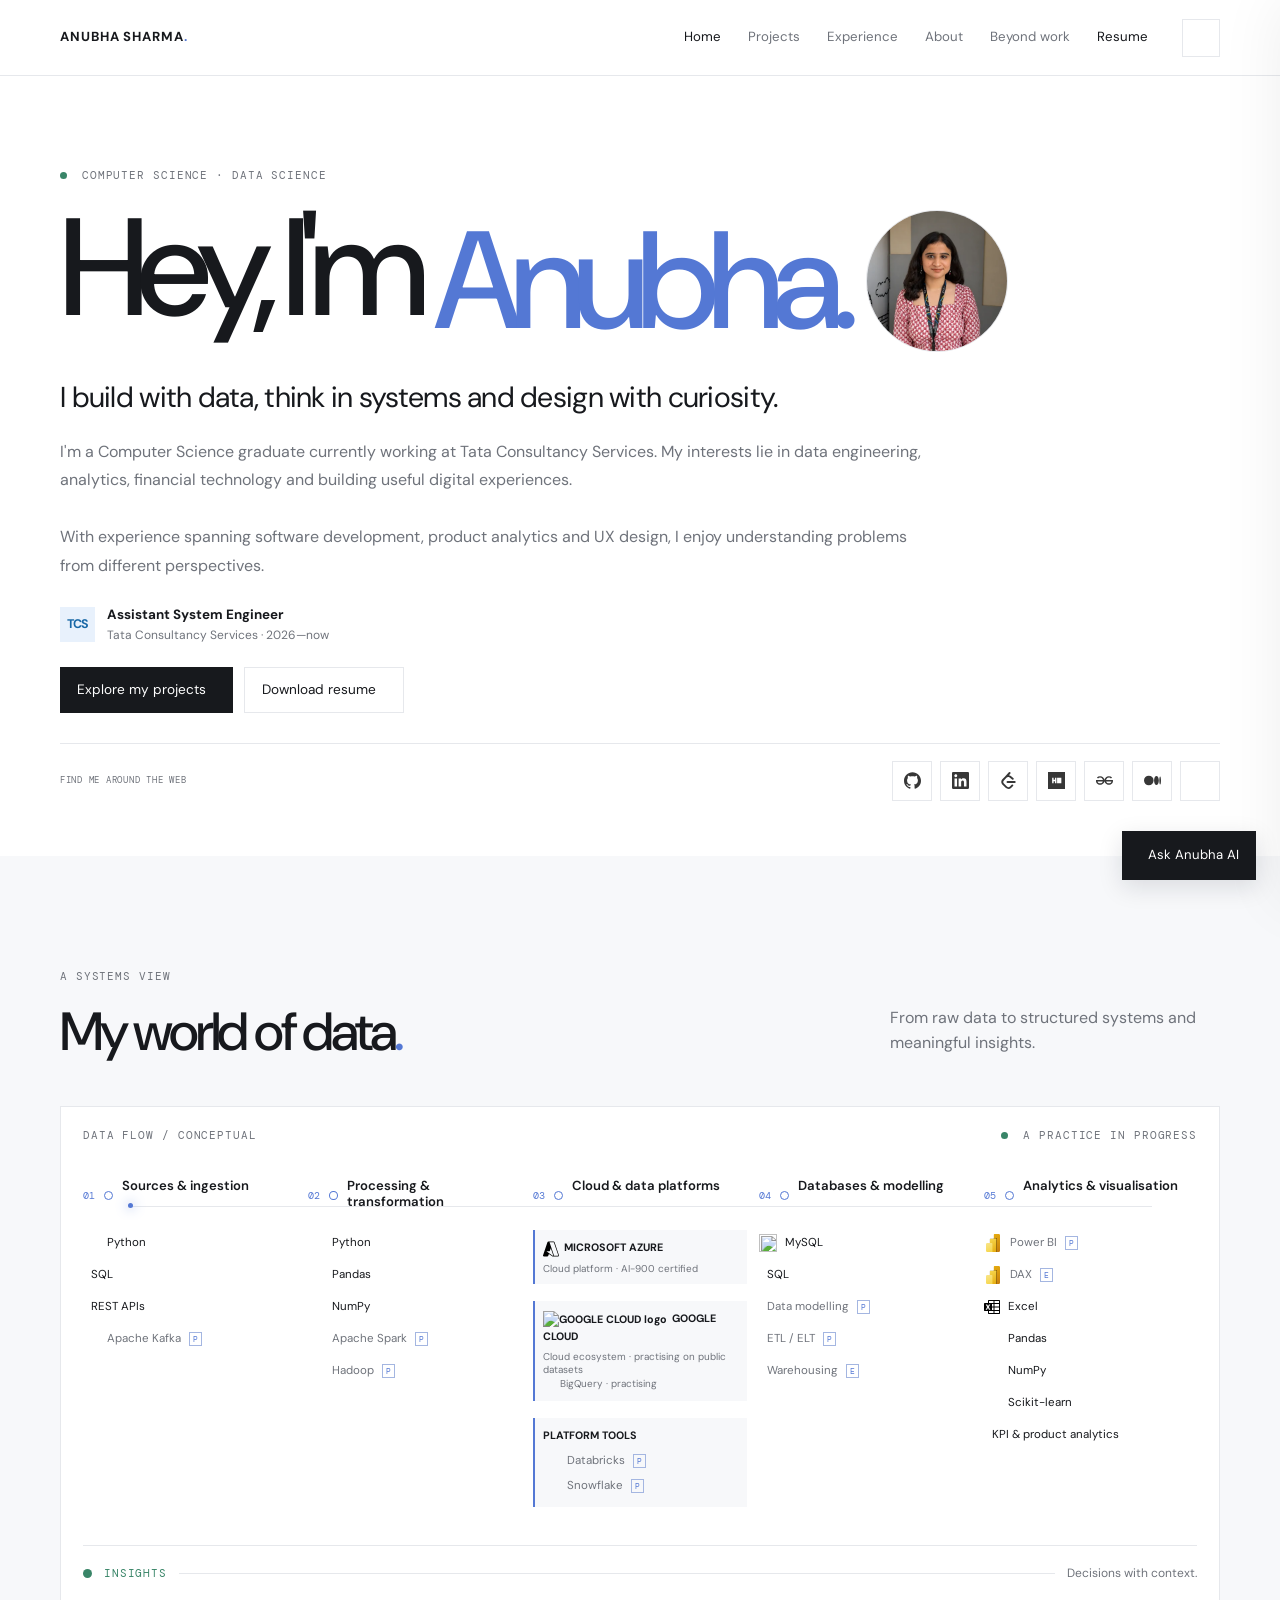
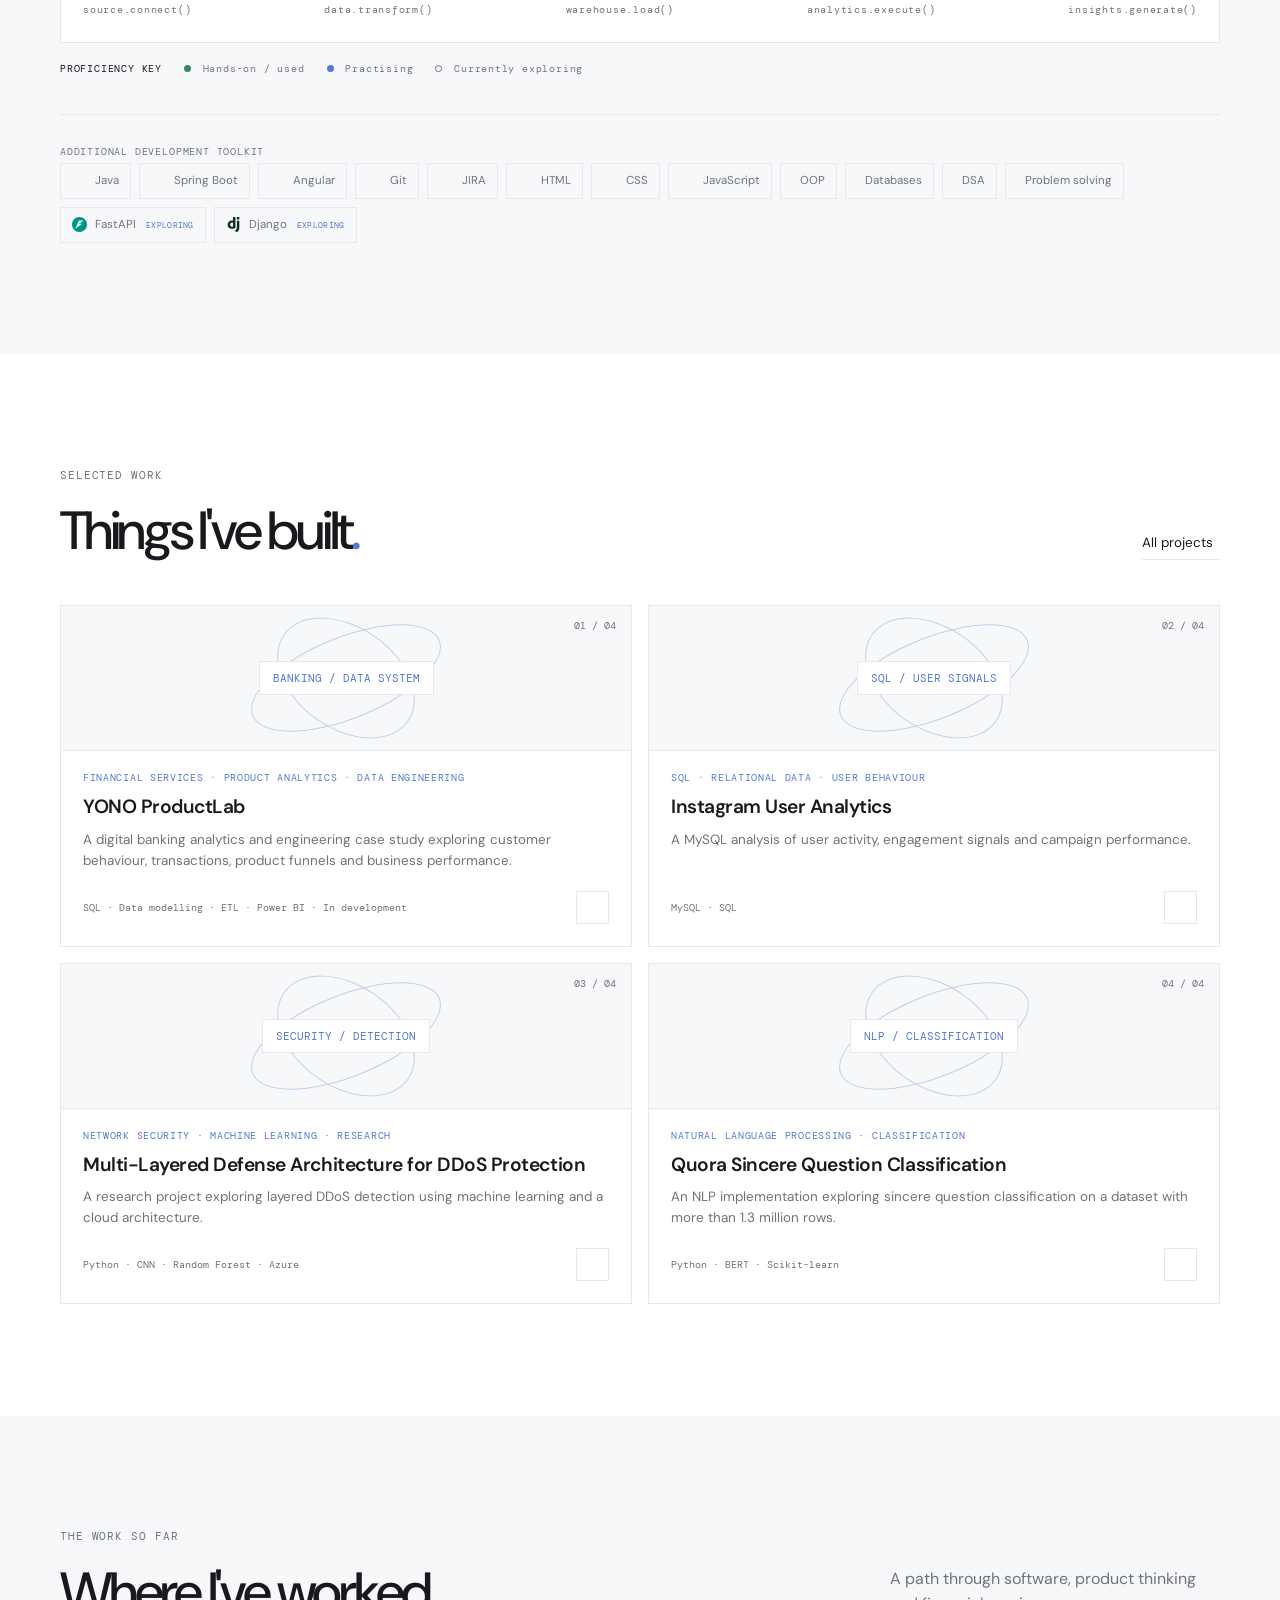
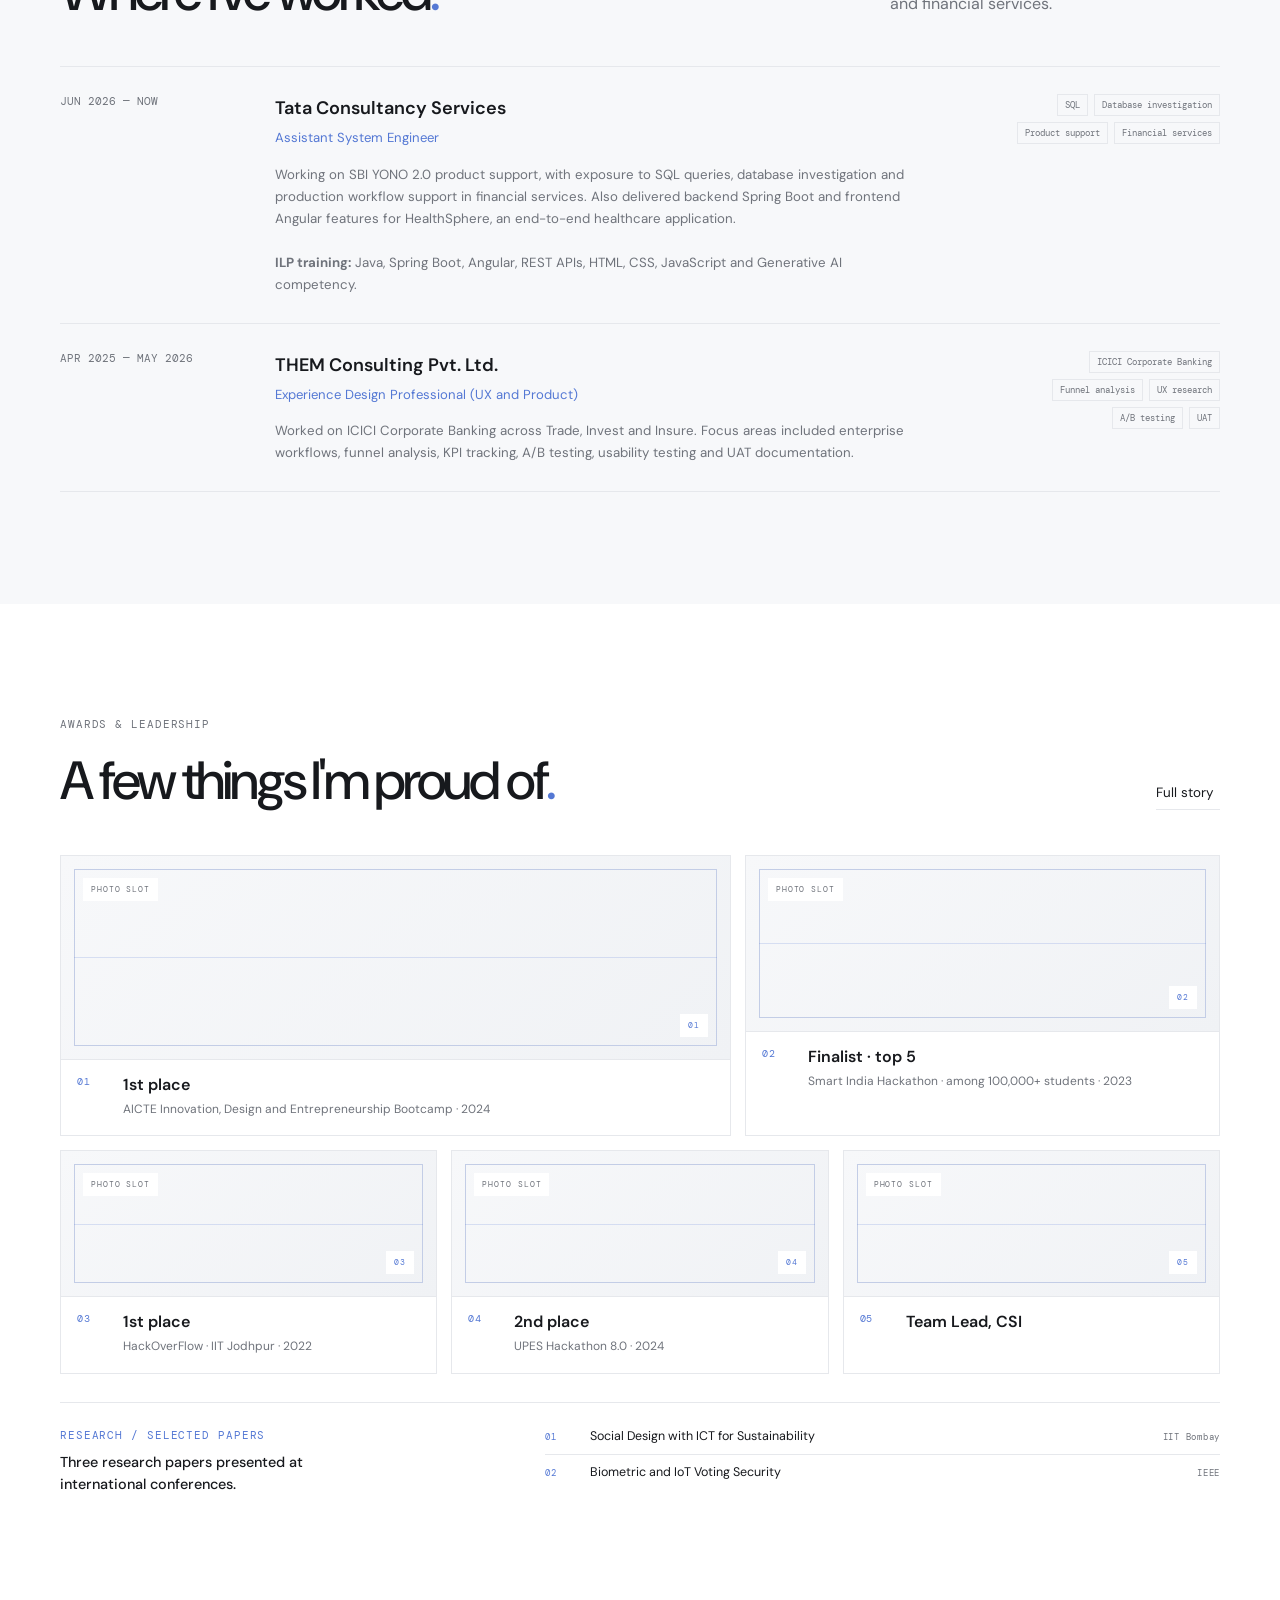
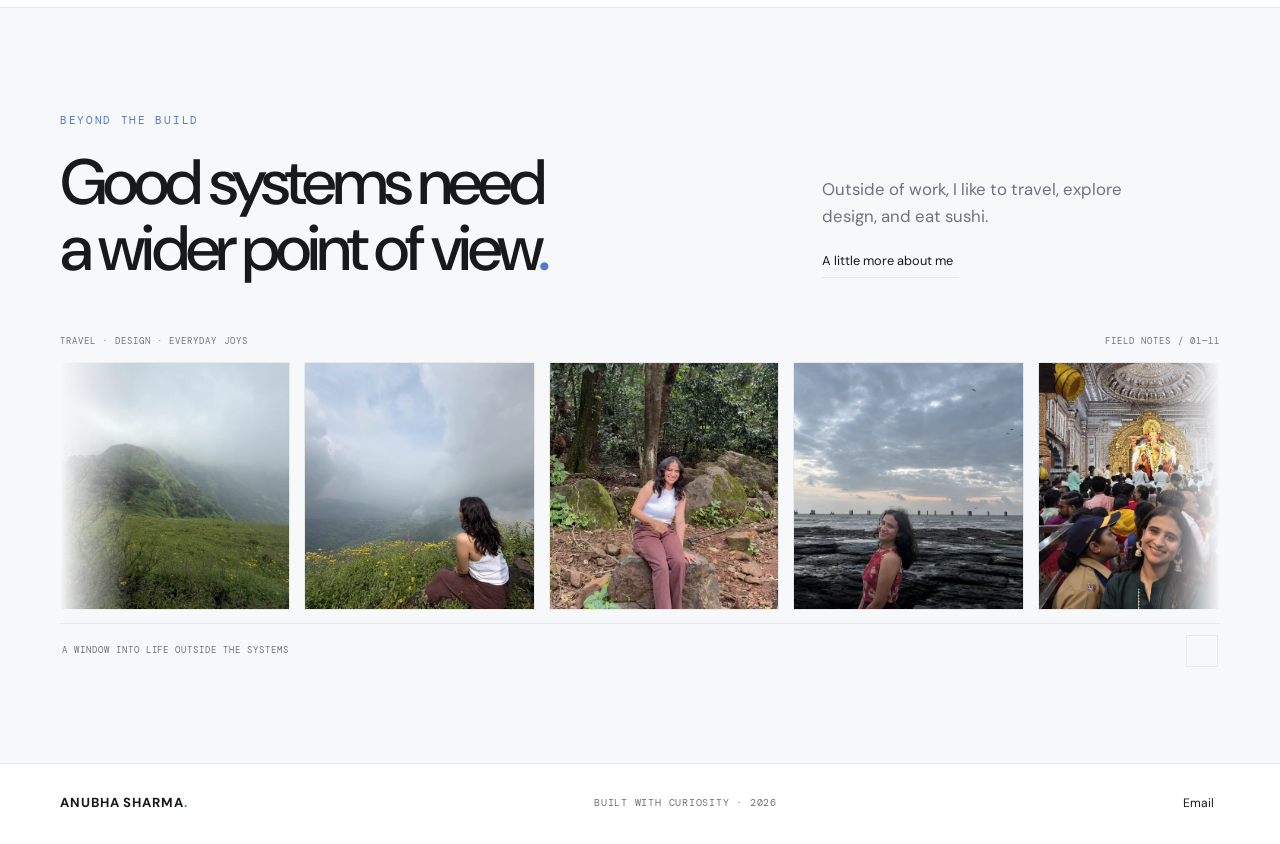
==== index.html @ 35607bdf "Build Anubha Sharma portfolio website" ====
<!doctype html>
<html lang="en">
<head>
  <meta charset="utf-8"><meta name="viewport" content="width=device-width,initial-scale=1">
  <meta name="description" content="Anubha Sharma is a computer science graduate working across data, systems, analytics and product design.">
  <meta property="og:title" content="Anubha Sharma — Data, systems & product thinking"><meta property="og:description" content="An engineer who understands data, systems, products and design."><meta property="og:type" content="website">
  <meta name="theme-color" content="#ffffff"><title>Anubha Sharma — Data, systems & product thinking</title>
  <link rel="icon" href="assets/icons/favicon.svg" type="image/svg+xml"><link rel="preconnect" href="https://fonts.googleapis.com"><link rel="preconnect" href="https://fonts.gstatic.com" crossorigin>
  <link href="https://fonts.googleapis.com/css2?family=DM+Mono:wght@400;500&family=DM+Sans:wght@400;500;600;700&display=swap" rel="stylesheet"><link rel="stylesheet" href="css/style.css">
</head>
<body data-page="home">
  <a class="skip-link" href="#main">Skip to content</a>
  <header class="site-header"><nav class="nav wrap" aria-label="Main navigation"><a class="wordmark" href="index.html">ANUBHA SHARMA<span class="wordmark-dot">.</span></a><button class="menu-toggle" aria-expanded="false" aria-controls="nav-links" aria-label="Open navigation"><i data-lucide="menu"></i></button><div class="nav-links" id="nav-links"><a href="index.html" aria-current="page">Home</a><a href="projects.html">Projects</a><a href="#experience">Experience</a><a href="about.html">About</a><a href="beyond.html">Beyond work</a><a class="nav-resume" href="assets/resume/Anubha-Sharma-Resume.pdf" download>Resume <i data-lucide="arrow-down-to-line"></i></a><button class="icon-button settings-trigger" aria-label="Accessibility settings" title="Accessibility settings"><i data-lucide="accessibility"></i></button></div></nav></header>
  <main id="main">
    <section class="hero wrap section-pad" id="home"><div class="hero-copy"><p class="eyebrow"><span class="status-dot"></span> COMPUTER SCIENCE · DATA SCIENCE</p><div class="hero-title-row"><h1>Hey, I'm <span class="hero-name">Anubha.<img class="hero-avatar" src="assets/images/anubha-profile.webp" alt="Portrait of Anubha Sharma"></span></h1></div><p class="hero-lede">I build with data, think in systems and design with curiosity.</p><p class="hero-intro">I'm a Computer Science graduate currently working at Tata Consultancy Services. My interests lie in data engineering, analytics, financial technology and building useful digital experiences.<br><br>With experience spanning software development, product analytics and UX design, I enjoy understanding problems from different perspectives.</p><div class="hero-meta"><span class="role-mark"><span class="tcs-mark">TCS</span><span><b>Assistant System Engineer</b><small>Tata Consultancy Services · 2026—now</small></span></span></div><div class="hero-actions"><a class="button button-dark" href="projects.html">Explore my projects <i data-lucide="arrow-up-right"></i></a><a class="button button-light" href="assets/resume/Anubha-Sharma-Resume.pdf" download>Download resume <i data-lucide="file-text"></i></a></div><div class="hero-social-row"><span class="eyebrow">FIND ME AROUND THE WEB</span><div class="social-links" id="social-links"></div></div></div></section>
    <section class="ecosystem section-pad" id="ecosystem"><div class="wrap"><div class="section-heading"><div><p class="eyebrow">A SYSTEMS VIEW</p><h2>My world of data<span class="accent-dot">.</span></h2></div><p class="section-deck">From raw data to structured systems and meaningful insights.</p></div><div class="pipeline-frame"><div class="pipeline-topline"><span class="mono">DATA FLOW / CONCEPTUAL</span><span class="mono"><span class="status-dot"></span> A PRACTICE IN PROGRESS</span></div><div class="pipeline" id="pipeline"></div><div class="pipeline-output"><span class="output-node"></span><span class="mono">INSIGHTS</span><span class="output-line"></span><span class="output-text">Decisions with context.</span></div><div class="pipeline-code mono"><span>source.connect()</span><span>data.transform()</span><span>warehouse.load()</span><span>analytics.execute()</span><span>insights.generate()</span></div></div><div class="legend mono"><span>PROFICIENCY KEY</span><span><i class="legend-dot used"></i> Hands-on / used</span><span><i class="legend-dot practice"></i> Practising</span><span><i class="legend-dot explore"></i> Currently exploring</span></div><div class="toolkit"><span class="eyebrow">ADDITIONAL DEVELOPMENT TOOLKIT</span><div class="toolkit-list" id="toolkit"></div></div></div></section>
    <section class="projects-preview section-pad" id="projects"><div class="wrap"><div class="section-heading"><div><p class="eyebrow">SELECTED WORK</p><h2>Things I've built<span class="accent-dot">.</span></h2></div><a class="text-link" href="projects.html">All projects <i data-lucide="arrow-up-right"></i></a></div><div class="featured-projects" id="featured-projects"></div></div></section>
    <section class="experience-section section-pad" id="experience"><div class="wrap"><div class="section-heading"><div><p class="eyebrow">THE WORK SO FAR</p><h2>Where I've worked<span class="accent-dot">.</span></h2></div><p class="section-deck">A path through software, product thinking and financial services.</p></div><div class="timeline" id="experience-list"></div></div></section>
    <section class="recognition section-pad"><div class="wrap"><div class="section-heading"><div><p class="eyebrow">AWARDS & LEADERSHIP</p><h2>A few things I'm proud of<span class="accent-dot">.</span></h2></div><a class="text-link" href="about.html#recognition">Full story <i data-lucide="arrow-up-right"></i></a></div><div class="recognition-grid" id="recognition"></div><div class="research-strip" id="research"></div></div></section>
    <section class="closing-band"><div class="wrap closing-layout"><div class="closing-intro"><div class="closing-inner"><p class="eyebrow">BEYOND THE BUILD</p><h2>Good systems need<br>a wider point of view<span class="accent-dot">.</span></h2></div><div class="closing-note"><p>Outside of work, I like to travel, explore design, and eat sushi.</p><a class="text-link" href="about.html">A little more about me <i data-lucide="arrow-up-right"></i></a></div></div><div class="photo-carousel" id="photo-carousel" aria-label="Anubha’s photo journal"><div class="carousel-overline mono"><span>TRAVEL · DESIGN · EVERYDAY JOYS</span><span>FIELD NOTES / 01—11</span></div><div class="carousel-viewport"><div class="carousel-track" id="carousel-track"></div></div><div class="carousel-controls"><span class="carousel-caption mono">A WINDOW INTO LIFE OUTSIDE THE SYSTEMS</span><button class="icon-button carousel-toggle" type="button" aria-label="Pause photo carousel" aria-pressed="false"><i data-lucide="pause"></i></button></div></div></div></section>
  </main>
  <footer class="site-footer"><div class="wrap footer-inner"><a class="wordmark" href="index.html">ANUBHA SHARMA<span class="wordmark-dot">.</span></a><span class="mono">BUILT WITH CURIOSITY · <span id="year"></span></span><a href="mailto:" data-email-link>Email <i data-lucide="arrow-up-right"></i></a></div></footer>
  <div class="settings-backdrop" hidden></div><aside class="settings-panel" role="dialog" aria-modal="true" aria-label="Accessibility settings" aria-hidden="true"><div class="settings-head"><div><p class="eyebrow">PREFERENCES</p><h2>Make it yours.</h2></div><button class="icon-button settings-close" aria-label="Close accessibility settings"><i data-lucide="x"></i></button></div><label class="field-label" for="theme-select">Colour theme</label><select id="theme-select"><option value="system">System</option><option value="light">Light</option><option value="dark">Dark</option></select><label class="field-label" for="font-size">Text size <span id="font-value">100%</span></label><input id="font-size" type="range" min="90" max="120" value="100" step="5"><label class="toggle-row">High contrast <input type="checkbox" id="contrast-toggle"><span></span></label><label class="toggle-row">Reduce motion <input type="checkbox" id="motion-toggle"><span></span></label><button class="text-link reset-settings" type="button">Reset preferences <i data-lucide="rotate-ccw"></i></button><p class="settings-note">Your choices are saved on this device.</p></aside>
  <script src="https://unpkg.com/lucide@latest"></script><script src="js/data.js"></script><script src="js/chatbot.js"></script><script src="js/main.js"></script><script src="js/animations.js"></script>
</body></html>
---- css/style.css ----
/* Anubha Sharma — editorial portfolio */
:root{--bg:#fff;--surface:#f7f8fa;--surface-2:#f0f2f5;--ink:#17191d;--muted:#6f737b;--line:#e6e8ec;--blue:#5478d4;--green:#398568;--mono:'DM Mono',monospace;--sans:'DM Sans',sans-serif;--wrap:1160px;--ease:cubic-bezier(.2,.65,.3,1)}
[data-theme="dark"]{--bg:#14161a;--surface:#1d2025;--surface-2:#252930;--ink:#f0f1f4;--muted:#a0a5af;--line:#33373f;--blue:#91aaff;--green:#70c5a2;color-scheme:dark}*{box-sizing:border-box}html{scroll-behavior:smooth;scroll-padding-top:90px}body{margin:0;background:var(--bg);color:var(--ink);font-family:var(--sans);font-size:1rem;line-height:1.55;transition:background .25s,color .25s}body.high-contrast{--muted:#484b51;--line:#b8bdc5}[data-theme="dark"] body.high-contrast{--muted:#d5d8df;--line:#777d87}a{color:inherit;text-decoration:none}button,input,select{font:inherit}button{color:inherit}.wrap{width:min(var(--wrap),calc(100% - 64px));margin-inline:auto}.section-pad{padding:112px 0}.mono,.eyebrow{font-family:var(--mono);letter-spacing:.08em;font-size:.7rem}.eyebrow{margin:0 0 18px;color:var(--muted)}.accent-dot,.wordmark-dot{color:var(--blue)}.skip-link{position:absolute;top:-100px;left:12px;padding:10px;background:var(--ink);color:var(--bg);z-index:99}.skip-link:focus{top:12px}:focus-visible{outline:3px solid var(--blue);outline-offset:4px}.site-header{height:76px;position:sticky;z-index:20;top:0;background:color-mix(in srgb,var(--bg) 94%,transparent);backdrop-filter:blur(12px);border-bottom:1px solid var(--line)}.nav{height:100%;display:flex;align-items:center;justify-content:space-between}.wordmark{font-size:.82rem;font-weight:700;letter-spacing:.07em}.nav-links{display:flex;align-items:center;gap:27px;font-size:.83rem}.nav-links>a:not(.nav-resume){color:var(--muted);transition:color .2s;position:relative}.nav-links>a:not(.nav-resume):hover,.nav-links a[aria-current=page]{color:var(--ink)}.nav-links>a:not(.nav-resume):after{content:"";position:absolute;bottom:-8px;left:0;width:0;height:1px;background:var(--blue);transition:width .2s}.nav-links>a:hover:after{width:100%}.nav-resume{display:flex;align-items:center;gap:7px}.nav-resume svg,.text-link svg,.button svg{width:15px;height:15px}.icon-button{display:grid;place-items:center;border:1px solid var(--line);background:transparent;width:38px;height:38px;cursor:pointer;transition:background .2s}.icon-button:hover{background:var(--surface)}.icon-button svg{width:18px;height:18px}.menu-toggle{display:none;border:0;background:none}.hero{min-height:640px;display:grid;grid-template-columns:1fr .83fr;align-items:center;gap:6%;padding-top:75px;padding-bottom:82px}.hero h1{font-size:clamp(4.2rem,8vw,7.2rem);line-height:.95;letter-spacing:-.075em;margin:0 0 28px;font-weight:500}.hero h1 span{color:var(--blue)}.hero-lede{font-size:1.4rem;letter-spacing:-.025em;max-width:460px;margin:0 0 18px}.hero-intro{color:var(--muted);max-width:515px;line-height:1.8;font-size:.97rem}.status-dot{display:inline-block;width:7px;height:7px;background:var(--green);border-radius:50%;margin-right:7px}.hero-meta{margin:27px 0}.role-mark{display:flex;align-items:center;gap:12px}.tcs-mark{width:35px;height:35px;display:grid;place-items:center;background:#e8f1fc;color:#1767a6;font-weight:700;font-size:1.1rem}.role-mark b,.role-mark small{display:block}.role-mark b{font-size:.84rem}.role-mark small{font-size:.75rem;color:var(--muted)}.hero-actions{display:flex;gap:11px;flex-wrap:wrap}.button{min-height:46px;padding:0 17px;display:inline-flex;align-items:center;gap:10px;font-size:.85rem;transition:transform .2s,background .2s}.button:hover{transform:translateY(-2px)}.button-dark{background:var(--ink);color:var(--bg)}.button-dark:hover{background:var(--blue)}.button-light{border:1px solid var(--line)}.hero-art{height:390px;position:relative;overflow:hidden;background:var(--surface);border:1px solid var(--line);display:grid;place-items:center}.art-top,.art-caption,.art-coord{position:absolute;color:var(--muted);font-size:.61rem}.art-top{top:18px;left:20px}.art-caption{bottom:17px;left:20px}.art-coord{bottom:17px;right:20px;text-align:right}.art-orbit{position:absolute;border:1px solid var(--line);border-radius:50%;width:250px;height:250px}.orbit-a{transform:rotateX(67deg) rotateZ(-22deg);width:330px;height:330px;border-color:color-mix(in srgb,var(--blue) 35%,var(--line))}.orbit-b{transform:rotateX(67deg) rotateZ(52deg);width:270px;height:270px}.art-core{width:115px;height:115px;background:var(--bg);border:1px solid var(--line);box-shadow:0 8px 40px #5478d41a;display:flex;flex-direction:column;align-items:center;justify-content:center;gap:5px;font-family:var(--mono);font-size:.75rem;z-index:1}.art-core-line{width:38px;height:1px;background:var(--blue)}.art-node{position:absolute;background:var(--blue);width:8px;height:8px;border-radius:50%;box-shadow:0 0 0 5px color-mix(in srgb,var(--blue) 12%,transparent);animation:float 4s ease-in-out infinite}.node-a{top:23%;left:34%}.node-b{right:22%;top:48%;animation-delay:-1s}.node-c{bottom:24%;left:34%;animation-delay:-2.2s}@keyframes float{50%{transform:translateY(-7px)}}.social-band{border-block:1px solid var(--line)}.social-inner{min-height:91px;display:flex;align-items:center;justify-content:space-between;gap:30px}.social-inner .eyebrow{margin:0}.social-links{display:flex;gap:9px}.social-link{position:relative;width:40px;height:40px;border:1px solid var(--line);display:grid;place-items:center;color:var(--muted);transition:transform .2s,color .2s,border-color .2s}.social-link:hover{transform:translateY(-3px);color:var(--blue);border-color:var(--blue)}.social-link svg,.social-link img{width:17px;height:17px}.social-link[aria-label="Email"] svg{width:18px}.social-link:after{content:attr(data-tip);position:absolute;top:-33px;left:50%;transform:translateX(-50%);white-space:nowrap;background:var(--ink);color:var(--bg);font:10px var(--mono);padding:4px 7px;opacity:0;pointer-events:none;transition:opacity .2s}.social-link:hover:after,.social-link:focus-visible:after{opacity:1}.section-heading{display:flex;align-items:end;justify-content:space-between;gap:30px;margin-bottom:45px}.section-heading h2,.closing-inner h2{font-size:clamp(2.1rem,4.2vw,3.6rem);font-weight:500;letter-spacing:-.06em;line-height:1.08;margin:0}.section-deck{color:var(--muted);max-width:330px;margin:0 0 5px}.text-link{display:inline-flex;align-items:center;gap:7px;font-size:.84rem;border-bottom:1px solid var(--line);padding-bottom:5px;transition:color .2s,border-color .2s}.text-link:hover{color:var(--blue);border-color:var(--blue)}.ecosystem{background:var(--surface)}.pipeline-frame{border:1px solid var(--line);background:var(--bg);padding:20px 22px 24px;overflow:hidden}.pipeline-topline{display:flex;justify-content:space-between;color:var(--muted);font-size:.62rem;margin-bottom:34px}.pipeline{display:grid;grid-template-columns:repeat(5,minmax(0,1fr));position:relative;gap:12px}.pipeline:before{content:"";position:absolute;z-index:0;top:28px;left:4%;right:4%;height:1px;background:var(--line)}.pipeline:after{content:"";position:absolute;top:25px;left:4%;height:5px;width:5px;border-radius:50%;background:var(--blue);box-shadow:0 0 12px var(--blue);animation:travel 8s linear infinite}@keyframes travel{to{left:96%}}.stage{z-index:1;min-width:0}.stage-head{display:flex;align-items:center;gap:9px;margin-bottom:18px}.stage-number{font: .62rem var(--mono);color:var(--blue)}.stage-node{width:9px;height:9px;border:1px solid var(--blue);background:var(--bg);border-radius:50%}.stage h3{font-size:.82rem;line-height:1.2;margin:0;font-weight:600;min-height:34px}.stage-tags{display:flex;flex-direction:column;gap:7px}.tech-tag{display:flex;align-items:center;gap:8px;font-size:.72rem;line-height:1.2;color:var(--muted);min-height:25px}.tech-tag img,.tech-tag svg{width:16px;height:16px;object-fit:contain;flex:none}.tech-tag .tech-placeholder{width:16px;height:16px;display:grid;place-items:center;color:var(--blue);font:9px var(--mono);border:1px solid var(--line)}.tech-tag.is-used{color:var(--ink)}.tech-tag.is-practice:after,.tech-tag.is-explore:after{content:"P";font:8px var(--mono);color:var(--blue);border:1px solid color-mix(in srgb,var(--blue) 45%,var(--line));padding:1px 3px}.tech-tag.is-explore:after{content:"E"}.tech-tag img.logo-azure,.tech-tag img.logo-googlecloud,.tech-tag img.logo-googlebigquery,.tech-tag img.logo-mysql,.tech-tag img.logo-powerbi{width:18px;height:18px}.platform-group{margin:0 0 10px;padding:9px 8px;border-left:2px solid var(--blue);background:var(--surface)}.platform-group strong{font-size:.67rem;display:block;margin-bottom:5px}.platform-group small{font-size:.62rem;color:var(--muted);display:block;line-height:1.4}.pipeline-output{display:flex;align-items:center;gap:12px;border-top:1px solid var(--line);margin-top:28px;padding-top:18px}.output-node{width:9px;height:9px;border-radius:50%;background:var(--green)}.pipeline-output .mono{font-size:.68rem;color:var(--green)}.output-line{height:1px;background:var(--line);flex:1}.output-text{font-size:.75rem;color:var(--muted)}.pipeline-code{display:flex;justify-content:space-between;gap:7px;margin-top:20px;color:var(--muted);font-size:.6rem}.legend{display:flex;align-items:center;gap:22px;margin-top:18px;color:var(--muted);font-size:.62rem}.legend>span:first-child{color:var(--ink)}.legend-dot{width:7px;height:7px;border-radius:50%;display:inline-block;margin-right:5px}.legend-dot.used{background:var(--green)}.legend-dot.practice{background:var(--blue)}.legend-dot.explore{border:1px solid var(--muted)}.toolkit{border-top:1px solid var(--line);margin-top:38px;padding-top:23px}.toolkit .eyebrow{margin:0 0 15px;font-size:.63rem}.toolkit-list{display:flex;flex-wrap:wrap;gap:8px}.toolkit-item{display:flex;align-items:center;gap:8px;padding:8px 11px;border:1px solid var(--line);font-size:.72rem;color:var(--muted)}.toolkit-item img{width:15px;height:15px}.projects-preview{background:var(--bg)}.featured-projects{display:grid;grid-template-columns:repeat(2,1fr);gap:16px}.project-card{border:1px solid var(--line);display:flex;flex-direction:column;min-height:300px;transition:transform .25s,border-color .25s,box-shadow .25s}.project-card:hover{transform:translateY(-4px);border-color:color-mix(in srgb,var(--blue) 48%,var(--line));box-shadow:0 14px 35px #1018270a}.project-visual{height:145px;background:var(--surface);border-bottom:1px solid var(--line);position:relative;display:grid;place-items:center;overflow:hidden}.project-visual:before,.project-visual:after{content:"";position:absolute;border:1px solid color-mix(in srgb,var(--blue) 24%,var(--line));border-radius:50%;width:200px;height:80px;transform:rotate(-22deg)}.project-visual:after{width:150px;height:100px;transform:rotate(35deg)}.project-visual .visual-label{z-index:1;background:var(--bg);border:1px solid var(--line);padding:9px 13px;font: .68rem var(--mono);color:var(--blue)}.project-visual .visual-index{position:absolute;right:15px;top:13px;color:var(--muted);font:.6rem var(--mono)}.project-card-body{padding:20px 22px 22px;display:flex;flex-direction:column;flex:1}.project-meta{color:var(--blue);font:.62rem var(--mono);text-transform:uppercase;letter-spacing:.07em}.project-card h3{font-size:1.2rem;font-weight:600;letter-spacing:-.025em;margin:8px 0}.project-card p{font-size:.84rem;color:var(--muted);margin:0 0 19px}.project-bottom{display:flex;justify-content:space-between;align-items:center;margin-top:auto}.project-tools{font:.61rem var(--mono);color:var(--muted)}.card-arrow{width:33px;height:33px;border:1px solid var(--line);display:grid;place-items:center;transition:background .2s,color .2s}.card-arrow svg{width:15px}.project-card:hover .card-arrow{background:var(--ink);color:var(--bg)}.experience-section{background:var(--surface)}.timeline{border-top:1px solid var(--line)}.timeline-row{display:grid;grid-template-columns:185px 1fr 220px;gap:30px;padding:27px 0;border-bottom:1px solid var(--line)}.timeline-dates{font:.69rem var(--mono);color:var(--muted)}.timeline-title h3{font-size:1.13rem;margin:0 0 3px;font-weight:600}.timeline-title .position{font-size:.82rem;color:var(--blue)}.timeline-title p{font-size:.83rem;line-height:1.65;color:var(--muted);margin:14px 0 0;max-width:640px}.timeline-skills{display:flex;align-content:start;justify-content:end;flex-wrap:wrap;gap:6px}.skill-chip{padding:4px 7px;border:1px solid var(--line);font:.58rem var(--mono);color:var(--muted)}.recognition-grid{display:grid;grid-template-columns:1fr 1fr;column-gap:70px}.recognition-item{border-top:1px solid var(--line);padding:17px 0 19px;display:grid;grid-template-columns:44px 1fr;gap:14px}.recognition-item .item-index{font:.63rem var(--mono);color:var(--blue)}.recognition-item h3{font-size:.91rem;margin:0 0 4px;font-weight:600}.recognition-item p{font-size:.76rem;color:var(--muted);margin:0}.closing-band{position:relative;background:var(--surface);padding:92px max(32px,calc((100vw - var(--wrap))/2));overflow:hidden}.closing-inner{width:min(var(--wrap),100%);margin:auto}.closing-inner h2{margin-bottom:27px}.closing-mark{position:absolute;right:8%;top:24%;font-size:.8rem;line-height:1.8;color:var(--line)}.site-footer{border-top:1px solid var(--line)}.footer-inner{height:80px;display:flex;align-items:center;justify-content:space-between}.footer-inner .mono{font-size:.6rem;color:var(--muted)}.footer-inner>a:last-child{font-size:.76rem;display:flex;align-items:center;gap:6px}.footer-inner>a:last-child svg{width:13px}.settings-backdrop{position:fixed;inset:0;background:#11182760;z-index:39}.settings-panel{position:fixed;z-index:40;right:0;top:0;height:100dvh;width:min(380px,100%);padding:31px;background:var(--bg);border-left:1px solid var(--line);transform:translateX(105%);transition:transform .28s var(--ease);box-shadow:-20px 0 60px #0001}.settings-panel.open{transform:translateX(0)}.settings-head{display:flex;align-items:center;justify-content:space-between;margin-bottom:34px}.settings-head .eyebrow{margin-bottom:5px}.settings-head h2{font-size:1.4rem;margin:0;font-weight:500}.field-label{display:flex;justify-content:space-between;font-size:.82rem;margin:0 0 9px}.settings-panel select{display:block;width:100%;height:42px;padding:0 10px;margin-bottom:24px;background:var(--bg);color:var(--ink);border:1px solid var(--line)}input[type=range]{width:100%;accent-color:var(--blue);margin:4px 0 25px}.toggle-row{display:flex;align-items:center;justify-content:space-between;border-top:1px solid var(--line);padding:15px 0;font-size:.83rem}.toggle-row input{position:absolute;opacity:0}.toggle-row span{width:36px;height:20px;background:var(--surface-2);border:1px solid var(--line);border-radius:20px;position:relative;cursor:pointer}.toggle-row span:after{content:"";position:absolute;width:14px;height:14px;border-radius:50%;background:var(--muted);left:2px;top:2px;transition:transform .2s}.toggle-row input:checked+span{background:var(--blue)}.toggle-row input:checked+span:after{transform:translateX(16px);background:#fff}.toggle-row input:focus-visible+span{outline:3px solid var(--blue);outline-offset:3px}.reset-settings{margin-top:24px;background:none;border:0;cursor:pointer}.settings-note{font:.63rem var(--mono);color:var(--muted);margin-top:30px}.page-hero{padding:92px 0 60px;border-bottom:1px solid var(--line)}.page-hero h1{font-size:clamp(3rem,7vw,5.5rem);font-weight:500;letter-spacing:-.07em;line-height:1;margin:0 0 20px}.page-hero p:not(.eyebrow){max-width:560px;color:var(--muted)}.project-filters{display:flex;gap:8px;flex-wrap:wrap;margin:28px 0}.filter-button{padding:8px 12px;background:transparent;border:1px solid var(--line);font-size:.76rem;cursor:pointer;color:var(--muted)}.filter-button.active,.filter-button:hover{background:var(--ink);color:var(--bg);border-color:var(--ink)}.all-projects{display:grid;grid-template-columns:repeat(2,1fr);gap:16px;padding-bottom:100px}.about-layout{display:grid;grid-template-columns:1fr 1fr;gap:70px}.about-copy p{color:var(--muted);line-height:1.85}.about-aside{background:var(--surface);border:1px solid var(--line);padding:27px;height:max-content}.about-aside h3{font-weight:500;margin:0 0 15px}.education-row{border-top:1px solid var(--line);padding:14px 0}.education-row strong,.education-row span{display:block}.education-row strong{font-size:.85rem}.education-row span{color:var(--muted);font-size:.74rem}.cert-list{list-style:none;padding:0}.cert-list li{border-top:1px solid var(--line);padding:13px 0;font-size:.82rem}.cert-list small{display:block;color:var(--muted);margin-top:3px}.about-sections{margin-top:80px}.about-sections .section-heading{margin-bottom:25px}.beyond-grid{display:grid;grid-template-columns:repeat(3,1fr);gap:15px}.beyond-card{border:1px solid var(--line);background:var(--bg)}.beyond-photo{height:235px;background:var(--surface);position:relative;overflow:hidden}.beyond-photo img{width:100%;height:100%;display:block;object-fit:cover;filter:saturate(.7);transition:transform .6s var(--ease)}.beyond-card:hover img{transform:scale(1.04)}.photo-placeholder{height:100%;display:grid;place-items:center;color:var(--muted);font:.63rem var(--mono);letter-spacing:.05em;background:linear-gradient(145deg,var(--surface),var(--surface-2))}.beyond-caption{padding:13px 15px}.beyond-caption h3{font-size:.9rem;margin:0;font-weight:500}.beyond-caption span{font:.57rem var(--mono);color:var(--muted)}.case-hero{padding:70px 0 55px;border-bottom:1px solid var(--line)}.case-hero h1{font-size:clamp(2.6rem,6vw,4.6rem);letter-spacing:-.07em;font-weight:500;line-height:1.05;max-width:850px;margin:12px 0 22px}.case-hero p{max-width:670px;color:var(--muted)}.case-meta{display:flex;gap:35px;flex-wrap:wrap;margin-top:29px}.case-meta span{font:.67rem var(--mono);color:var(--muted)}.case-layout{display:grid;grid-template-columns:220px 1fr;gap:65px;padding:55px 0 100px}.case-toc{position:sticky;top:110px;height:max-content}.case-toc a{display:block;padding:7px 0;font-size:.75rem;color:var(--muted)}.case-content section{padding:0 0 36px;margin-bottom:35px;border-bottom:1px solid var(--line)}.case-content h2{font-size:1.55rem;font-weight:500;letter-spacing:-.04em;margin:0 0 13px}.case-content p,.case-content li{color:var(--muted);font-size:.91rem;line-height:1.8}.case-content ul{padding-left:19px}.case-callout{background:var(--surface);border-left:2px solid var(--blue);padding:17px 20px;color:var(--muted);font-size:.83rem}.case-flow{display:flex;align-items:center;gap:8px;flex-wrap:wrap;margin:20px 0}.case-flow span{padding:9px 10px;border:1px solid var(--line);font:.62rem var(--mono)}.case-flow i{font-style:normal;color:var(--blue)}.status-note{font:.68rem var(--mono);color:var(--blue);border:1px solid var(--line);padding:9px 11px;display:inline-block}.empty-url{color:var(--muted);font-size:.72rem;font-style:italic}
[data-reveal]{opacity:0;transform:translateY(13px);transition:opacity .6s var(--ease),transform .6s var(--ease)}[data-reveal].revealed{opacity:1;transform:translateY(0)}.reduced-motion *,html:has(.reduced-motion){scroll-behavior:auto!important;animation-duration:.01ms!important;animation-iteration-count:1!important;transition-duration:.01ms!important}.high-contrast .button-dark{background:#000;color:#fff}[data-theme=dark] .high-contrast .button-dark{background:#fff;color:#000}
@media(max-width:950px){.nav-links{gap:15px}.hero{gap:3%}.pipeline{grid-template-columns:repeat(3,1fr);row-gap:29px}.pipeline:before,.pipeline:after{display:none}.stage{border-top:1px solid var(--line);padding-top:14px}.stage-head{margin-bottom:12px}.stage h3{min-height:auto}.timeline-row{grid-template-columns:140px 1fr}.timeline-skills{grid-column:2;justify-content:start}.beyond-grid{grid-template-columns:repeat(2,1fr)}}
@media(max-width:700px){.wrap{width:calc(100% - 38px)}.section-pad{padding:76px 0}.site-header{height:64px}.menu-toggle{display:grid;place-items:center;width:40px;height:40px}.menu-toggle svg{width:21px}.nav-links{display:none;position:absolute;top:64px;left:0;right:0;padding:18px 22px 23px;background:var(--bg);border-bottom:1px solid var(--line);align-items:stretch;gap:0;flex-direction:column}.nav-links.open{display:flex}.nav-links>a{padding:11px 0}.nav-links .settings-trigger{margin-top:10px}.hero{grid-template-columns:1fr;min-height:0;padding-top:58px;padding-bottom:61px}.hero h1{font-size:clamp(4.2rem,19vw,6rem)}.hero-lede{font-size:1.19rem}.hero-intro{font-size:.9rem}.hero-art{height:290px;margin-top:20px}.social-inner{align-items:flex-start;padding:19px 0;flex-direction:column;gap:12px}.social-links{gap:7px}.social-link{width:38px;height:38px}.section-heading{align-items:flex-start;flex-direction:column;margin-bottom:30px;gap:15px}.section-heading h2{font-size:2.45rem}.section-deck{font-size:.87rem}.pipeline-frame{padding:17px}.pipeline-topline{font-size:.52rem;margin-bottom:18px}.pipeline{grid-template-columns:1fr;gap:14px}.stage{display:grid;grid-template-columns:1fr 1.35fr;gap:8px;border-top:1px solid var(--line);padding:14px 0 0}.stage-head{align-items:start;margin:0;gap:8px}.stage-number{padding-top:2px}.stage h3{font-size:.78rem}.stage-tags{display:grid;grid-template-columns:1fr 1fr;gap:5px 8px}.tech-tag{font-size:.67rem}.pipeline-code{flex-direction:column;gap:6px;align-items:flex-start;margin-left:18px}.pipeline-output{margin-top:20px}.legend{flex-wrap:wrap;gap:9px 16px;font-size:.59rem}.legend>span:first-child{width:100%}.toolkit{margin-top:28px}.featured-projects,.all-projects{grid-template-columns:1fr}.project-card{min-height:275px}.project-visual{height:130px}.timeline-row{grid-template-columns:1fr;gap:8px;padding:21px 0}.timeline-skills{grid-column:1}.timeline-title p{margin-top:10px}.recognition-grid{grid-template-columns:1fr;column-gap:0}.recognition-item{padding:14px 0}.closing-band{padding:72px 19px}.closing-mark{right:8%;top:18%;opacity:.5}.footer-inner{height:auto;min-height:85px;flex-wrap:wrap;gap:13px;padding:17px 0}.footer-inner .mono{order:3;width:100%}.settings-panel{padding:24px}.page-hero{padding:67px 0 42px}.page-hero h1{font-size:3.5rem}.about-layout{grid-template-columns:1fr;gap:30px}.about-sections{margin-top:60px}.beyond-grid{grid-template-columns:1fr 1fr;gap:10px}.beyond-photo{height:185px}.beyond-caption{padding:10px}.case-layout{grid-template-columns:1fr;gap:24px;padding-top:30px}.case-toc{position:static;display:flex;gap:17px;overflow-x:auto;border-bottom:1px solid var(--line);padding-bottom:11px}.case-toc a{white-space:nowrap}.case-hero{padding-top:50px}.case-meta{gap:15px}}
@media(max-width:390px){.beyond-grid{grid-template-columns:1fr}.beyond-photo{height:220px}.stage{grid-template-columns:.9fr 1.1fr}}
@media(prefers-reduced-motion:reduce){*,*::before,*::after{scroll-behavior:auto!important;animation-duration:.01ms!important;animation-iteration-count:1!important;transition-duration:.01ms!important}}

.project-card[hidden]{display:none}
.vertical-rail{position:absolute;z-index:2;right:13px;top:62px;bottom:63px;width:25px;overflow:hidden;border-left:1px solid var(--line);padding-left:7px}.vertical-rail-track{display:flex;flex-direction:column;gap:25px;width:max-content;writing-mode:vertical-rl;font: .58rem var(--mono);letter-spacing:.13em;color:var(--muted);animation:verticalMarquee 34s linear infinite}.vertical-rail-track span{white-space:nowrap}.hero-art:hover .vertical-rail-track{animation-play-state:paused}@keyframes verticalMarquee{to{transform:translateY(-50%)}}
.recognition-grid{display:grid;grid-template-columns:repeat(12,minmax(0,1fr));gap:13px}.recognition-item,.recognition-item:first-child{grid-column:span 4;display:flex;flex-direction:column;gap:0;min-height:0;padding:0;border:1px solid var(--line);background:var(--bg);overflow:hidden}.recognition-item:first-child{grid-column:span 8}.recognition-photo{height:112px;display:grid;place-items:center;background:linear-gradient(140deg,var(--surface),var(--surface-2));color:var(--muted);font: .59rem var(--mono);letter-spacing:.07em;position:relative;border-bottom:1px solid var(--line)}.recognition-item:first-child .recognition-photo{height:144px}.recognition-photo:before,.recognition-photo:after{content:\"\";position:absolute;border:1px solid color-mix(in srgb,var(--blue) 23%,var(--line));width:36%;height:45%;transform:rotate(-18deg)}.recognition-photo:after{width:26%;height:58%;transform:rotate(25deg)}.recognition-photo span{z-index:1;background:var(--bg);padding:6px 8px}.recognition-copy{display:grid;grid-template-columns:34px 1fr;gap:10px;padding:13px 14px 15px}.recognition-item .item-index{font-size:.62rem}.recognition-item h3{font-size:.9rem}.recognition-item p{font-size:.73rem}
@media(max-width:950px){.recognition-grid{grid-template-columns:repeat(6,minmax(0,1fr))}.recognition-item,.recognition-item:first-child{grid-column:span 3}.recognition-item:first-child{grid-column:span 6}}
@media(max-width:700px){.recognition-grid{grid-template-columns:repeat(2,minmax(0,1fr))}.recognition-item,.recognition-item:first-child{grid-column:span 1}.recognition-item:first-child{grid-column:span 2}.recognition-item:first-child .recognition-photo{height:120px}.recognition-photo{height:100px}.profile-thumb{width:50px;height:50px;margin-bottom:27px}.hero-title-row{gap:9px}.hero-art{padding-right:12px}}
@media(max-width:390px){.hero h1{font-size:clamp(3.5rem,17vw,4.15rem)}}
body{font-size:1rem}
.hero-title-row{display:flex;align-items:center;gap:14px}
.profile-thumb{width:62px;height:62px;border-radius:50%;object-fit:cover;border:1px solid var(--line);background:var(--surface);align-self:flex-end;margin-bottom:34px}
.tcs-mark{font-size:.78rem;letter-spacing:-.08em}
.social-brand-icon{filter:grayscale(1);opacity:.78}
[data-theme=\"dark\"] .social-brand-icon[src*=\"github.svg\"],[data-theme=\"dark\"] .social-brand-icon[src*=\"medium.svg\"]{filter:grayscale(1) invert(1)}
@media(max-width:950px){.site-header{height:64px}.menu-toggle{display:grid;place-items:center;width:40px;height:40px}.nav-links{display:none;position:absolute;top:64px;left:0;right:0;padding:18px 22px 23px;background:var(--bg);border-bottom:1px solid var(--line);align-items:stretch;gap:0;flex-direction:column}.nav-links.open{display:flex}.nav-links>a{padding:11px 0}.nav-links .settings-trigger{margin-top:10px}}
html,body{overflow-x:clip}


/* Curious by Design: a restrained, vertical photo reel. */
.closing-layout{width:min(var(--wrap),100%);margin:auto;display:grid;grid-template-columns:1fr minmax(250px,340px);align-items:center;gap:clamp(36px,8vw,120px);position:relative;z-index:1}.closing-inner{width:auto;margin:0}.photo-carousel{width:100%;max-width:340px;justify-self:end}.carousel-viewport{height:310px;overflow:hidden;border:1px solid var(--line);background:var(--bg)}.carousel-track{height:100%;display:flex;flex-direction:column;animation:photo-scroll 57.2s linear infinite}.carousel-track.is-paused{animation-play-state:paused}.carousel-slide{flex:0 0 100%;height:100%;min-height:0;margin:0}.carousel-slide img{width:100%;height:100%;object-fit:cover;display:block;filter:saturate(.82)}.carousel-controls{display:grid;grid-template-columns:auto 1fr auto;align-items:center;gap:12px;padding-top:11px}.carousel-counter,.carousel-caption{font-size:.57rem;color:var(--muted)}.carousel-caption{text-align:right;white-space:nowrap;overflow:hidden;text-overflow:ellipsis}.carousel-controls>div{display:flex;gap:5px;justify-content:center}.carousel-controls .icon-button{width:31px;height:31px}.carousel-controls .icon-button svg{width:15px;height:15px}.toolkit-item small{font:.48rem var(--mono);text-transform:uppercase;letter-spacing:.04em;color:var(--blue);margin-left:2px}
@media(max-width:700px){.closing-layout{grid-template-columns:1fr;gap:32px}.closing-inner{width:100%}.photo-carousel{justify-self:start;max-width:100%}.carousel-viewport{height:min(76vw,380px)}.carousel-controls{grid-template-columns:auto auto 1fr}.carousel-controls>div{justify-content:start}.carousel-caption{text-align:right}}
@media(prefers-reduced-motion:reduce){.carousel-track{transition:none}}

@keyframes photo-scroll{to{transform:translateY(-50%)}}
.reduced-motion .carousel-track{animation:none!important;transform:none!important}
@media(prefers-reduced-motion:reduce){.carousel-track{animation:none!important;transform:none!important}}

/* Editorial hero and a calmer single-frame photo journal. */
.hero{min-height:0;grid-template-columns:minmax(0,1fr);padding-top:92px;padding-bottom:104px}.hero-copy{max-width:850px}.hero-intro{max-width:650px}.hero-lede{max-width:590px}.hero-title-row{gap:18px}.profile-thumb{width:90px;height:90px;margin-bottom:34px}
.closing-band{padding-top:112px;padding-bottom:112px;border-top:1px solid var(--line);background:var(--surface);overflow:hidden}.closing-layout{grid-template-columns:minmax(0,1.15fr) minmax(300px,.85fr);gap:clamp(40px,8vw,112px);align-items:center}.closing-inner{max-width:660px}.closing-inner h2{max-width:760px;font-size:clamp(3rem,5.7vw,5.3rem);font-weight:500;line-height:1.04;letter-spacing:-.065em;margin:0 0 34px}.closing-inner h2 .accent-dot{color:var(--blue)}.closing-inner .eyebrow{letter-spacing:.15em;color:var(--blue);margin-bottom:24px}.closing-inner .button{min-height:48px}.photo-carousel{max-width:360px;justify-self:end}.carousel-overline{font-size:.56rem;letter-spacing:.13em;color:var(--muted);margin:0 0 12px}.carousel-viewport{height:auto;aspect-ratio:4/5;overflow:hidden;border:1px solid var(--line);padding:7px;background:var(--bg);box-shadow:0 18px 44px #1018270d}.carousel-track{height:100%!important;display:flex}.carousel-slide{width:100%;height:100%!important;min-height:0;margin:0}.carousel-image{width:100%;height:100%;display:block;object-fit:cover;filter:saturate(.84);transform:translateY(0);opacity:1}.carousel-image.is-entering{animation:photo-reveal .65s cubic-bezier(.2,.7,.2,1) both}.carousel-controls{display:grid;grid-template-columns:auto minmax(0,1fr) 36px;gap:12px;align-items:center;padding:13px 2px 0;border-top:1px solid var(--line);margin-top:13px}.carousel-counter{font-size:.61rem;color:var(--blue)}.carousel-caption{font-size:.57rem;white-space:nowrap;overflow:hidden;text-overflow:ellipsis;text-align:left;color:var(--muted)}.carousel-controls .icon-button{width:34px;height:34px}.carousel-controls .icon-button svg{width:15px;height:15px}.closing-mark{display:none}
@keyframes photo-reveal{from{opacity:.35;transform:translateY(15px)}to{opacity:1;transform:translateY(0)}}
@media(max-width:950px){.hero{padding-top:78px;padding-bottom:85px}.closing-layout{grid-template-columns:minmax(0,1fr) minmax(275px,.8fr);gap:38px}.closing-inner h2{font-size:clamp(2.8rem,6vw,4rem)}}
@media(max-width:700px){.hero{padding-top:58px;padding-bottom:68px}.hero-copy{max-width:none}.profile-thumb{width:74px;height:74px;margin-bottom:27px}.hero-title-row{gap:12px}.closing-band{padding:76px 19px 82px}.closing-layout{grid-template-columns:1fr;gap:36px}.closing-inner{max-width:none}.closing-inner h2{font-size:clamp(2.85rem,12vw,4rem);margin-bottom:26px}.photo-carousel{justify-self:start;width:100%;max-width:430px}.carousel-viewport{aspect-ratio:4/5;max-height:none}.carousel-controls{grid-template-columns:auto minmax(0,1fr) 36px}.carousel-caption{text-align:left}}
@media(prefers-reduced-motion:reduce){.carousel-image.is-entering{animation:none}.carousel-track{transform:none!important}}

@media(max-width:390px){.profile-thumb{width:62px;height:62px}}

/* Achievement bento: photo slots sized for future event and team photos. */
.recognition-grid{grid-template-columns:repeat(12,minmax(0,1fr));gap:14px;align-items:stretch}.recognition-item,.recognition-item:first-child{grid-column:span 4;min-height:0;border:1px solid var(--line);background:var(--bg);transition:transform .25s,border-color .25s,box-shadow .25s}.recognition-item:hover{transform:translateY(-3px);border-color:color-mix(in srgb,var(--blue) 50%,var(--line));box-shadow:0 12px 28px #1018270a}.recognition-item.layout-feature{grid-column:span 7}.recognition-item.layout-feature-side{grid-column:span 5}.recognition-photo,.recognition-item:first-child .recognition-photo{height:146px;position:relative;display:block;overflow:hidden;background-color:var(--surface);border-bottom:1px solid var(--line)}.recognition-item.layout-feature .recognition-photo{height:204px}.recognition-item.layout-feature-side .recognition-photo{height:176px}.recognition-photo:before{content:"";position:absolute;inset:13px;width:auto;height:auto;border:1px solid color-mix(in srgb,var(--blue) 24%,var(--line));transform:none;z-index:1;pointer-events:none}.recognition-photo:after{content:"";position:absolute;top:50%;left:13px;width:calc(100% - 26px);height:1px;border:0;background:color-mix(in srgb,var(--blue) 20%,transparent);transform:none;z-index:1;pointer-events:none}.recognition-photo img{display:block;width:100%;height:100%;object-fit:cover;filter:saturate(.82);transition:transform .55s var(--ease)}.recognition-item:hover .recognition-photo img{transform:scale(1.035)}.photo-slot-label,.photo-slot-index{position:absolute;z-index:2;background:var(--bg);padding:5px 7px;color:var(--muted);font-size:.52rem;letter-spacing:.11em}.photo-slot-label{top:22px;left:22px}.photo-slot-index{right:22px;bottom:22px;color:var(--blue)}.recognition-copy{grid-template-columns:34px 1fr;gap:12px;padding:15px 16px 17px;align-items:start}.recognition-item h3{font-size:1rem;line-height:1.25;margin:0 0 5px}.recognition-item p{font-size:.75rem;line-height:1.55;margin:0;color:var(--muted)}.research-strip{display:grid;grid-template-columns:minmax(190px,.8fr) minmax(0,1.2fr);gap:35px;border-top:1px solid var(--line);margin-top:28px;padding-top:24px}.research-heading .eyebrow{color:var(--blue);margin:0 0 8px}.research-summary{font-size:.9rem;font-weight:500;line-height:1.5;margin:0;max-width:280px}.research-list{list-style:none;margin:0;padding:0}.research-list li{display:grid;grid-template-columns:35px minmax(0,1fr) 105px;gap:10px;align-items:baseline;padding:8px 0;border-bottom:1px solid var(--line)}.research-list li:first-child{padding-top:0}.research-list li:last-child{border-bottom:0}.research-index,.research-venue{font-size:.58rem;color:var(--muted)}.research-index{color:var(--blue)}.research-title{font-size:.78rem}.research-venue{text-align:right}
@media(max-width:950px){.recognition-grid{grid-template-columns:repeat(6,minmax(0,1fr))}.recognition-item,.recognition-item:first-child{grid-column:span 2}.recognition-item.layout-feature{grid-column:span 4}.recognition-item.layout-feature-side{grid-column:span 2}.recognition-item.layout-feature .recognition-photo{height:180px}.recognition-item.layout-feature-side .recognition-photo{height:160px}.research-strip{grid-template-columns:170px minmax(0,1fr);gap:22px}}
@media(max-width:700px){.recognition-grid{grid-template-columns:repeat(2,minmax(0,1fr));gap:10px}.recognition-item,.recognition-item:first-child{grid-column:span 1}.recognition-item.layout-feature,.recognition-item.layout-feature-side{grid-column:span 2}.recognition-item.layout-feature .recognition-photo,.recognition-item.layout-feature-side .recognition-photo{height:155px}.recognition-photo,.recognition-item:first-child .recognition-photo{height:112px}.recognition-copy{grid-template-columns:27px 1fr;padding:12px 11px;gap:8px}.recognition-item h3{font-size:.86rem}.recognition-item p{font-size:.68rem}.research-strip{grid-template-columns:1fr;gap:15px;margin-top:23px;padding-top:20px}.research-summary{max-width:none}.research-list li{grid-template-columns:28px minmax(0,1fr) 75px;gap:7px}.research-title{font-size:.72rem}.research-venue{font-size:.54rem}}

/* A photo-led hero balances the introduction without returning to abstract artwork. */
.hero{grid-template-columns:minmax(0,1.12fr) minmax(310px,.78fr);gap:clamp(42px,7vw,104px);align-items:center;min-height:calc(100svh - 76px);padding-top:62px;padding-bottom:72px}.hero-copy{max-width:700px}.hero-side{width:100%;max-width:405px;justify-self:end}.hero-portrait-card{margin:0;padding:8px;border:1px solid var(--line);background:var(--bg)}.hero-portrait-card img{display:block;width:100%;aspect-ratio:4/5;object-fit:cover;object-position:56% 54%;filter:saturate(.86)}.hero-portrait-card figcaption{display:flex;justify-content:space-between;gap:10px;padding:12px 4px 3px;border-top:1px solid var(--line);margin-top:8px;color:var(--muted);font-size:.55rem;letter-spacing:.1em}.hero-side-note{display:flex;justify-content:space-between;gap:12px;border-top:1px solid var(--line);margin:12px 0 0;padding-top:9px;font-size:.54rem;color:var(--muted);letter-spacing:.1em}
@media(max-width:950px){.hero{grid-template-columns:minmax(0,1.08fr) minmax(270px,.82fr);gap:30px;min-height:0;padding-top:55px;padding-bottom:65px}.hero-side{max-width:360px}.hero-portrait-card figcaption{font-size:.5rem}}
@media(max-width:700px){.hero{grid-template-columns:1fr;gap:28px;padding-top:56px;padding-bottom:62px}.hero-copy{max-width:none}.hero-side{max-width:460px;justify-self:start}.hero-portrait-card img{aspect-ratio:4/3;object-position:56% 58%}.hero-side-note{font-size:.5rem}}

/* Horizontal photo reel with soft edges, one smooth infinite loop and a pause control. */
.closing-band{padding:104px max(32px,calc((100vw - var(--wrap))/2)) 96px}.closing-layout{width:min(var(--wrap),100%);margin:auto;display:block}.closing-intro{display:grid;grid-template-columns:minmax(0,1.1fr) minmax(230px,.65fr);align-items:end;gap:clamp(34px,7vw,94px)}.closing-inner{max-width:760px}.closing-inner .eyebrow{margin-bottom:20px}.closing-inner h2{font-size:clamp(2.8rem,5vw,4.8rem);line-height:1.04;letter-spacing:-.06em;font-weight:500;max-width:760px;margin:0}.closing-note{padding-bottom:5px;max-width:340px}.closing-note p{font-size:1.05rem;line-height:1.6;color:var(--muted);margin:0 0 18px}.closing-note .text-link{display:inline-flex;align-items:center;gap:6px;font-size:.8rem;border-bottom:1px solid var(--line);padding-bottom:6px}.closing-note svg{width:14px;height:14px}.photo-carousel{width:100%;max-width:none;justify-self:auto;margin-top:52px}.carousel-overline{display:flex;justify-content:space-between;gap:12px;margin:0 0 13px;color:var(--muted);font-size:.55rem;letter-spacing:.12em}.carousel-viewport{height:248px;aspect-ratio:auto;overflow:hidden;padding:0;border:0;background:transparent;box-shadow:none;mask-image:linear-gradient(90deg,transparent 0%,#000 6%,#000 94%,transparent 100%);-webkit-mask-image:linear-gradient(90deg,transparent 0%,#000 6%,#000 94%,transparent 100%)}.carousel-track{width:max-content!important;height:100%!important;display:flex;flex-direction:row;gap:0;animation-name:photo-pan;animation-timing-function:linear;animation-iteration-count:infinite;}.carousel-track.is-paused{animation-play-state:paused}.carousel-set{display:flex;flex:0 0 auto;gap:14px;height:100%;padding-right:14px}.carousel-slide{flex:0 0 clamp(195px,18vw,235px);width:clamp(195px,18vw,235px);height:100%!important;margin:0;overflow:hidden;border:1px solid var(--line);background:var(--bg)}.carousel-slide img{display:block;width:100%;height:100%;object-fit:cover;filter:saturate(.82);transition:filter .25s,transform .45s var(--ease)}.carousel-slide:hover img{filter:saturate(1);transform:scale(1.025)}.carousel-controls{display:flex;justify-content:space-between;align-items:center;gap:15px;margin-top:13px;padding-top:11px;border-top:1px solid var(--line)}.carousel-caption{font-size:.55rem;letter-spacing:.11em;color:var(--muted)}.carousel-controls .icon-button{width:32px;height:32px;flex:0 0 auto}.carousel-controls .icon-button svg{width:14px;height:14px}.closing-mark{display:none}
@keyframes photo-pan{to{transform:translateX(-50%)}}
.photo-carousel.motion-limited .carousel-viewport{overflow-x:auto;mask-image:none;-webkit-mask-image:none}.photo-carousel.motion-limited .carousel-track{animation:none!important;transform:none!important}.photo-carousel.motion-limited .carousel-set[aria-hidden="true"]{display:none}
@media(max-width:950px){.closing-band{padding:80px max(24px,calc((100vw - var(--wrap))/2))}.closing-intro{grid-template-columns:minmax(0,1fr) minmax(200px,.72fr);gap:28px}.closing-inner h2{font-size:clamp(2.6rem,5.7vw,4rem)}.photo-carousel{margin-top:40px}.carousel-viewport{height:220px}.carousel-slide{flex-basis:210px;width:210px}}
@media(max-width:700px){.closing-band{padding:72px 19px 76px}.closing-intro{grid-template-columns:1fr;gap:20px}.closing-inner h2{font-size:clamp(2.8rem,10vw,4rem)}.closing-note{max-width:none}.closing-note p{font-size:.98rem;margin-bottom:12px}.photo-carousel{margin-top:33px}.carousel-viewport{height:205px;mask-image:linear-gradient(90deg,transparent 0%,#000 4%,#000 96%,transparent 100%);-webkit-mask-image:linear-gradient(90deg,transparent 0%,#000 4%,#000 96%,transparent 100%)}.carousel-slide{flex-basis:190px;width:190px}.carousel-overline{font-size:.49rem}.carousel-caption{font-size:.5rem}}
@media(prefers-reduced-motion:reduce){.carousel-track{animation:none!important;transform:none!important}.photo-carousel .carousel-viewport{overflow-x:auto;mask-image:none;-webkit-mask-image:none}.photo-carousel .carousel-set[aria-hidden="true"]{display:none}}

/* Full-width, image-free editorial introduction. */
.hero{display:block;min-height:0;padding-top:91px;padding-bottom:55px}.hero-copy{width:100%;max-width:none}.hero-title-row{margin:0 0 23px}.hero h1{font-size:clamp(4.3rem,10.8vw,8.8rem);line-height:.96;letter-spacing:-.08em;margin:0;font-weight:500}.hero-name{display:inline-flex;align-items:center;gap:clamp(10px,1.5vw,18px);white-space:nowrap;vertical-align:middle}.hero-avatar{display:block;width:calc(1em + 4px);height:calc(1em + 4px);flex:0 0 auto;aspect-ratio:1;object-fit:cover;object-position:50% 33%;border-radius:50%;border:1px solid var(--line)}.hero-lede{max-width:850px;font-size:clamp(1.35rem,2.4vw,1.8rem);margin-bottom:18px}.hero-intro{max-width:870px;font-size:1rem;line-height:1.78}.hero-meta{margin:25px 0 22px}.hero-actions{gap:11px}.hero-side,.hero-portrait-card{display:none}.hero-social-row{display:flex;align-items:center;justify-content:space-between;gap:30px;border-top:1px solid var(--line);margin-top:30px;padding-top:17px}.hero-social-row .eyebrow{margin:0;font-size:.58rem}.hero-social-row .social-links{gap:8px}
@media(max-width:950px){.hero{padding-top:70px;padding-bottom:45px}.hero h1{font-size:clamp(4rem,11vw,7.4rem)}}
@media(max-width:700px){.hero{padding-top:57px;padding-bottom:40px}.hero h1{font-size:clamp(2.9rem,10vw,5.2rem);line-height:.99;letter-spacing:-.075em}.hero-lede{font-size:1.2rem}.hero-intro{font-size:.9rem}.hero-social-row{align-items:flex-start;flex-direction:column;gap:12px;margin-top:25px}.hero-social-row .social-links{flex-wrap:wrap}}
@media(max-width:390px){.hero h1{font-size:clamp(2.9rem,10vw,3.4rem)}}

/* Anubha AI: a small, local portfolio guide available on every page. */
.sr-only{position:absolute!important;width:1px;height:1px;padding:0;margin:-1px;overflow:hidden;clip:rect(0,0,0,0);white-space:nowrap;border:0}.anubha-ai{position:fixed;z-index:60;right:24px;bottom:20px;display:grid;justify-items:end;gap:11px;pointer-events:none}.anubha-ai>*{pointer-events:auto}.chat-launcher{display:flex;align-items:center;gap:9px;min-height:49px;padding:0 16px;border:1px solid var(--ink);background:var(--ink);color:var(--bg);font-size:.82rem;box-shadow:0 7px 24px #11182720;cursor:pointer;transition:transform .2s,background .2s}.chat-launcher:hover{transform:translateY(-2px);background:var(--blue);border-color:var(--blue)}.chat-launcher svg{width:18px;height:18px}.chat-panel[hidden]{display:none!important}.chat-panel{width:min(410px,calc(100vw - 32px));height:min(620px,calc(100dvh - 100px));display:flex;flex-direction:column;background:var(--bg);border:1px solid var(--line);box-shadow:0 18px 55px #11182724;animation:chat-open .22s ease-out both}.chat-header{min-height:69px;display:flex;align-items:center;gap:11px;padding:12px 14px;border-bottom:1px solid var(--line)}.chat-avatar{width:36px;height:36px;display:grid;place-items:center;background:var(--surface);color:var(--blue);border:1px solid var(--line)}.chat-avatar svg{width:19px;height:19px}.chat-heading{display:flex;flex-direction:column;min-width:0}.chat-heading strong{font-size:.86rem;font-weight:600}.chat-heading span{font-size:.7rem;color:var(--muted)}.chat-live{margin-left:auto;font-size:.48rem;color:var(--muted);white-space:nowrap}.chat-close{width:32px;height:32px;flex:0 0 auto}.chat-close svg{width:16px;height:16px}.chat-log{flex:1;min-height:0;overflow:auto;padding:16px 14px 12px;scroll-behavior:smooth}.chat-message{display:flex;margin:0 0 11px}.chat-message.user{justify-content:flex-end}.chat-bubble{max-width:88%;padding:10px 12px;border:1px solid var(--line);font-size:.78rem;line-height:1.6;background:var(--surface)}.chat-bubble a{color:var(--blue);text-decoration:underline;text-underline-offset:2px}.chat-message.user .chat-bubble{background:var(--ink);border-color:var(--ink);color:var(--bg)}.chat-suggestions{display:grid;grid-template-columns:1fr 1fr;gap:6px;margin-top:14px}.chat-chip{min-height:37px;padding:7px 9px;text-align:left;background:var(--bg);border:1px solid var(--line);color:var(--muted);font-size:.67rem;line-height:1.35;cursor:pointer;transition:border-color .18s,color .18s}.chat-chip:hover{border-color:var(--blue);color:var(--ink)}.chat-form{display:flex;align-items:center;gap:8px;padding:10px 12px;border-top:1px solid var(--line)}.chat-form input{width:100%;height:40px;padding:0 11px;border:1px solid var(--line);background:var(--bg);color:var(--ink);font-size:.78rem;outline:none}.chat-form input:focus{border-color:var(--blue)}.chat-form button{width:37px;height:37px;flex:0 0 auto;background:var(--ink);color:var(--bg);border-color:var(--ink)}.chat-form button svg{width:16px;height:16px}.chat-footnote{margin:0;padding:0 14px 10px;color:var(--muted);font-size:.48rem;letter-spacing:.09em}.chat-message.is-typing .chat-bubble{display:flex;align-items:center;gap:4px;min-width:44px}.chat-message.is-typing .chat-bubble>span:not(.sr-only){width:5px;height:5px;border-radius:50%;background:var(--muted);animation:typing 1s ease-in-out infinite}.chat-message.is-typing .chat-bubble>span:nth-child(2){animation-delay:.12s}.chat-message.is-typing .chat-bubble>span:nth-child(3){animation-delay:.24s}@keyframes typing{50%{opacity:.3;transform:translateY(-2px)}}@keyframes chat-open{from{opacity:0;transform:translateY(8px)}to{opacity:1;transform:translateY(0)}}
@media(max-width:700px){.anubha-ai{right:12px;bottom:12px;gap:8px}.chat-panel{width:calc(100vw - 24px);height:min(590px,calc(100dvh - 84px))}.chat-live{display:none}.chat-launcher{min-height:46px;padding:0 13px;font-size:.76rem}.chat-bubble{font-size:.75rem}.chat-chip{font-size:.63rem}}
@media(prefers-reduced-motion:reduce){.chat-message.is-typing .chat-bubble>span:not(.sr-only){animation:none!important}.chat-panel{animation:none!important}.chat-launcher{transition:none!important}}
.reduced-motion .chat-panel{animation:none!important}.reduced-motion .chat-message.is-typing .chat-bubble>span:not(.sr-only){animation:none!important}
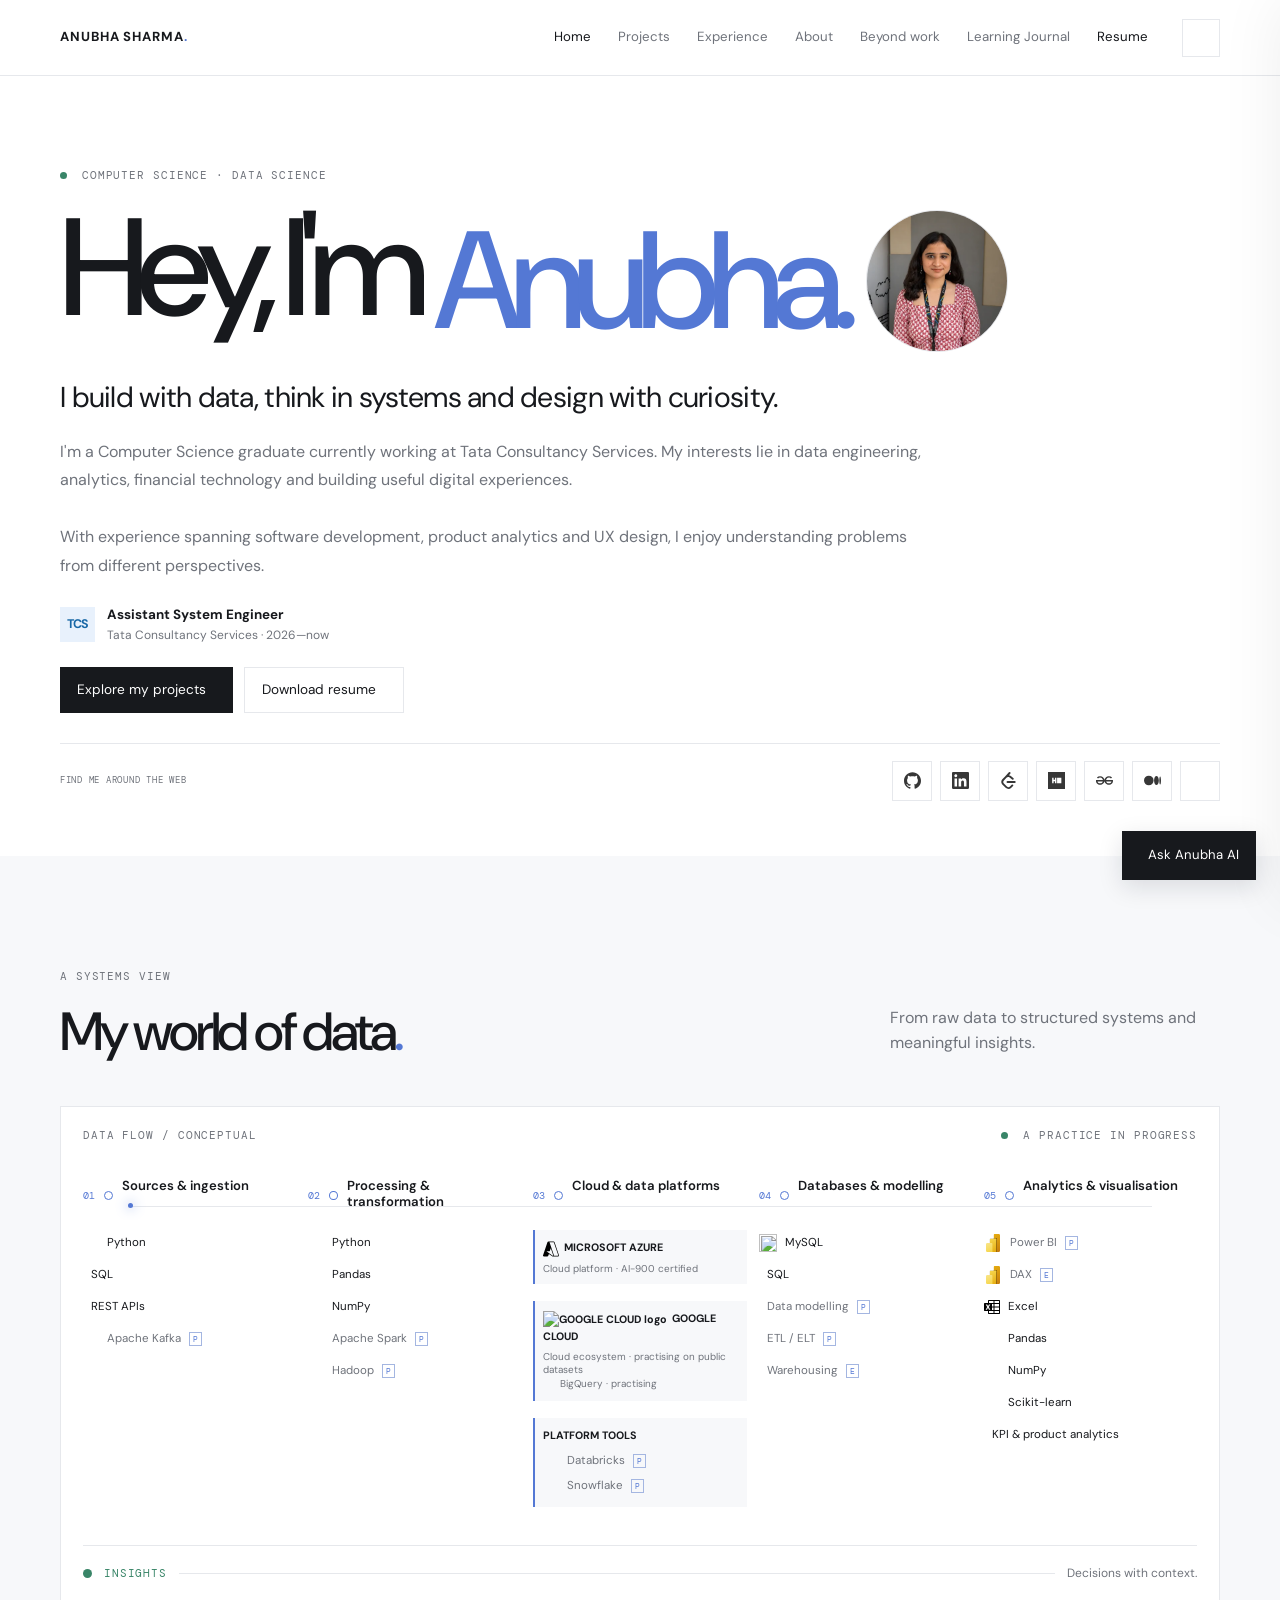
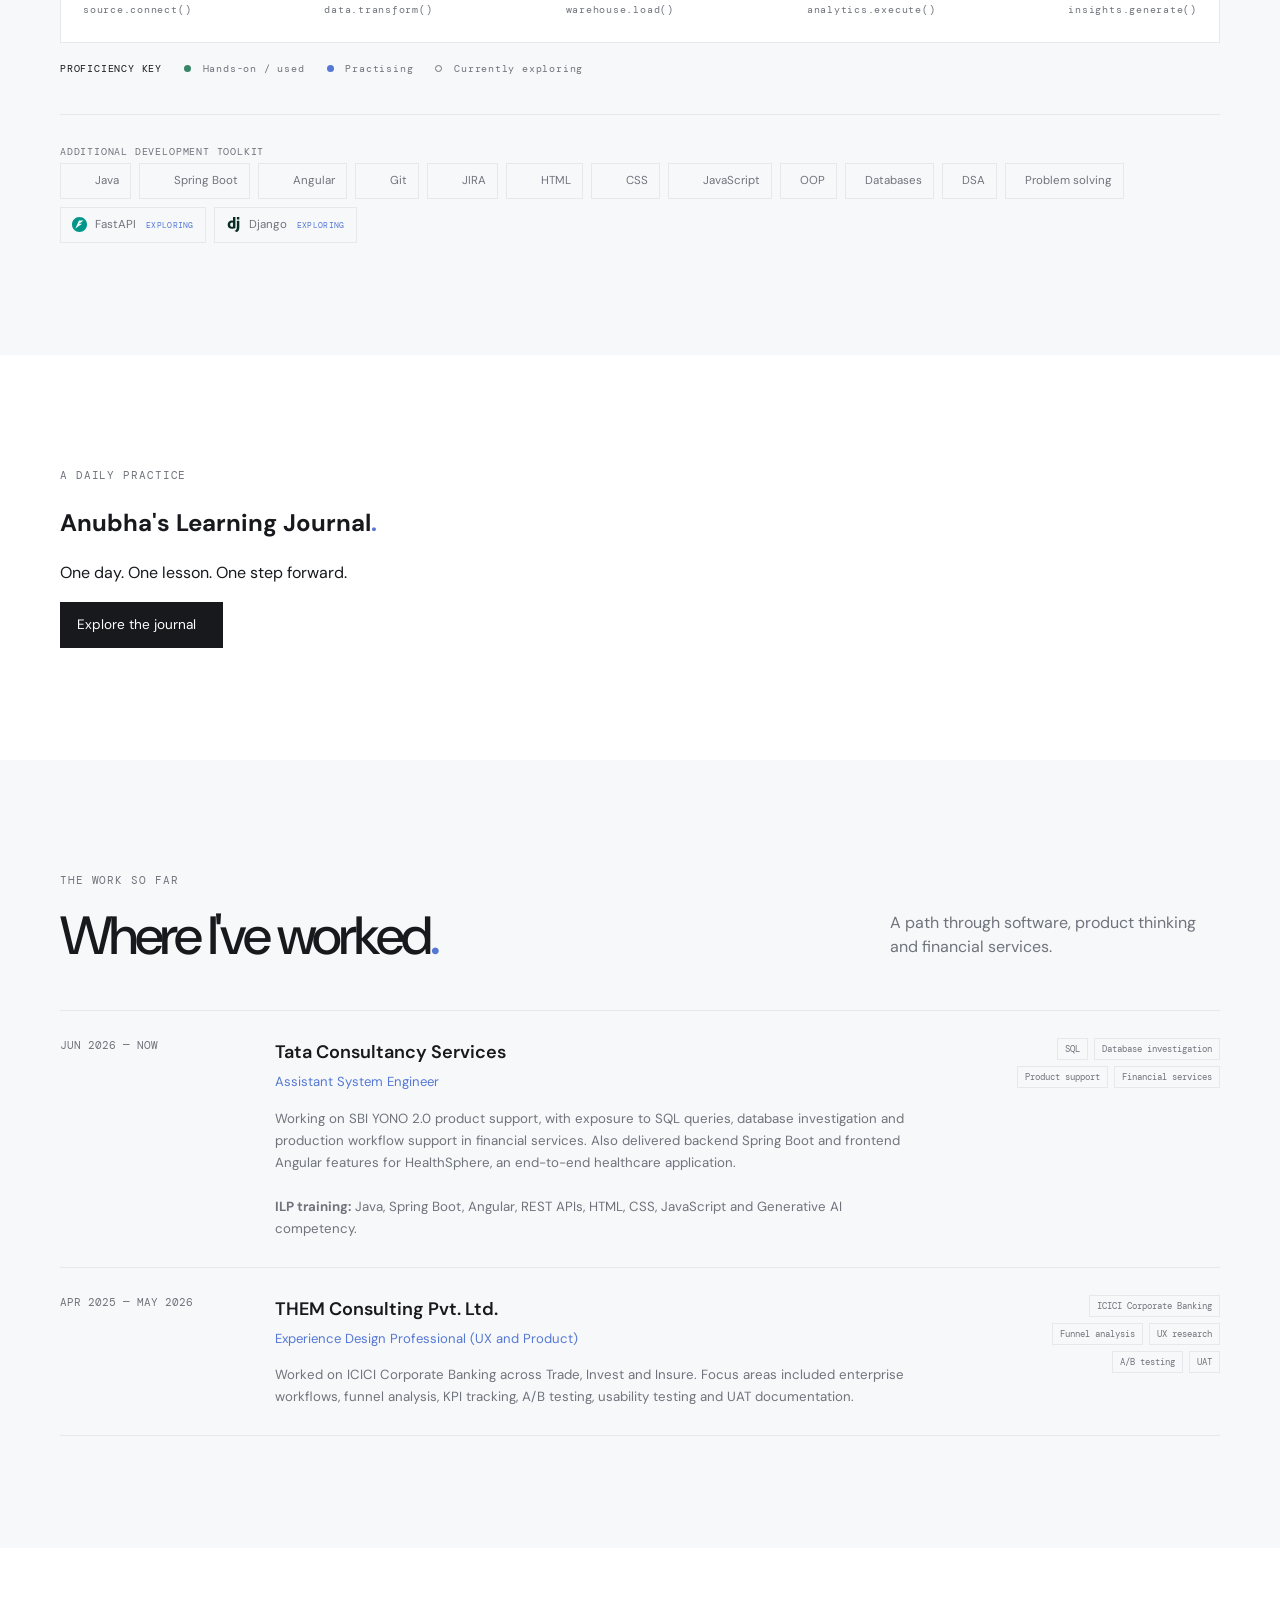
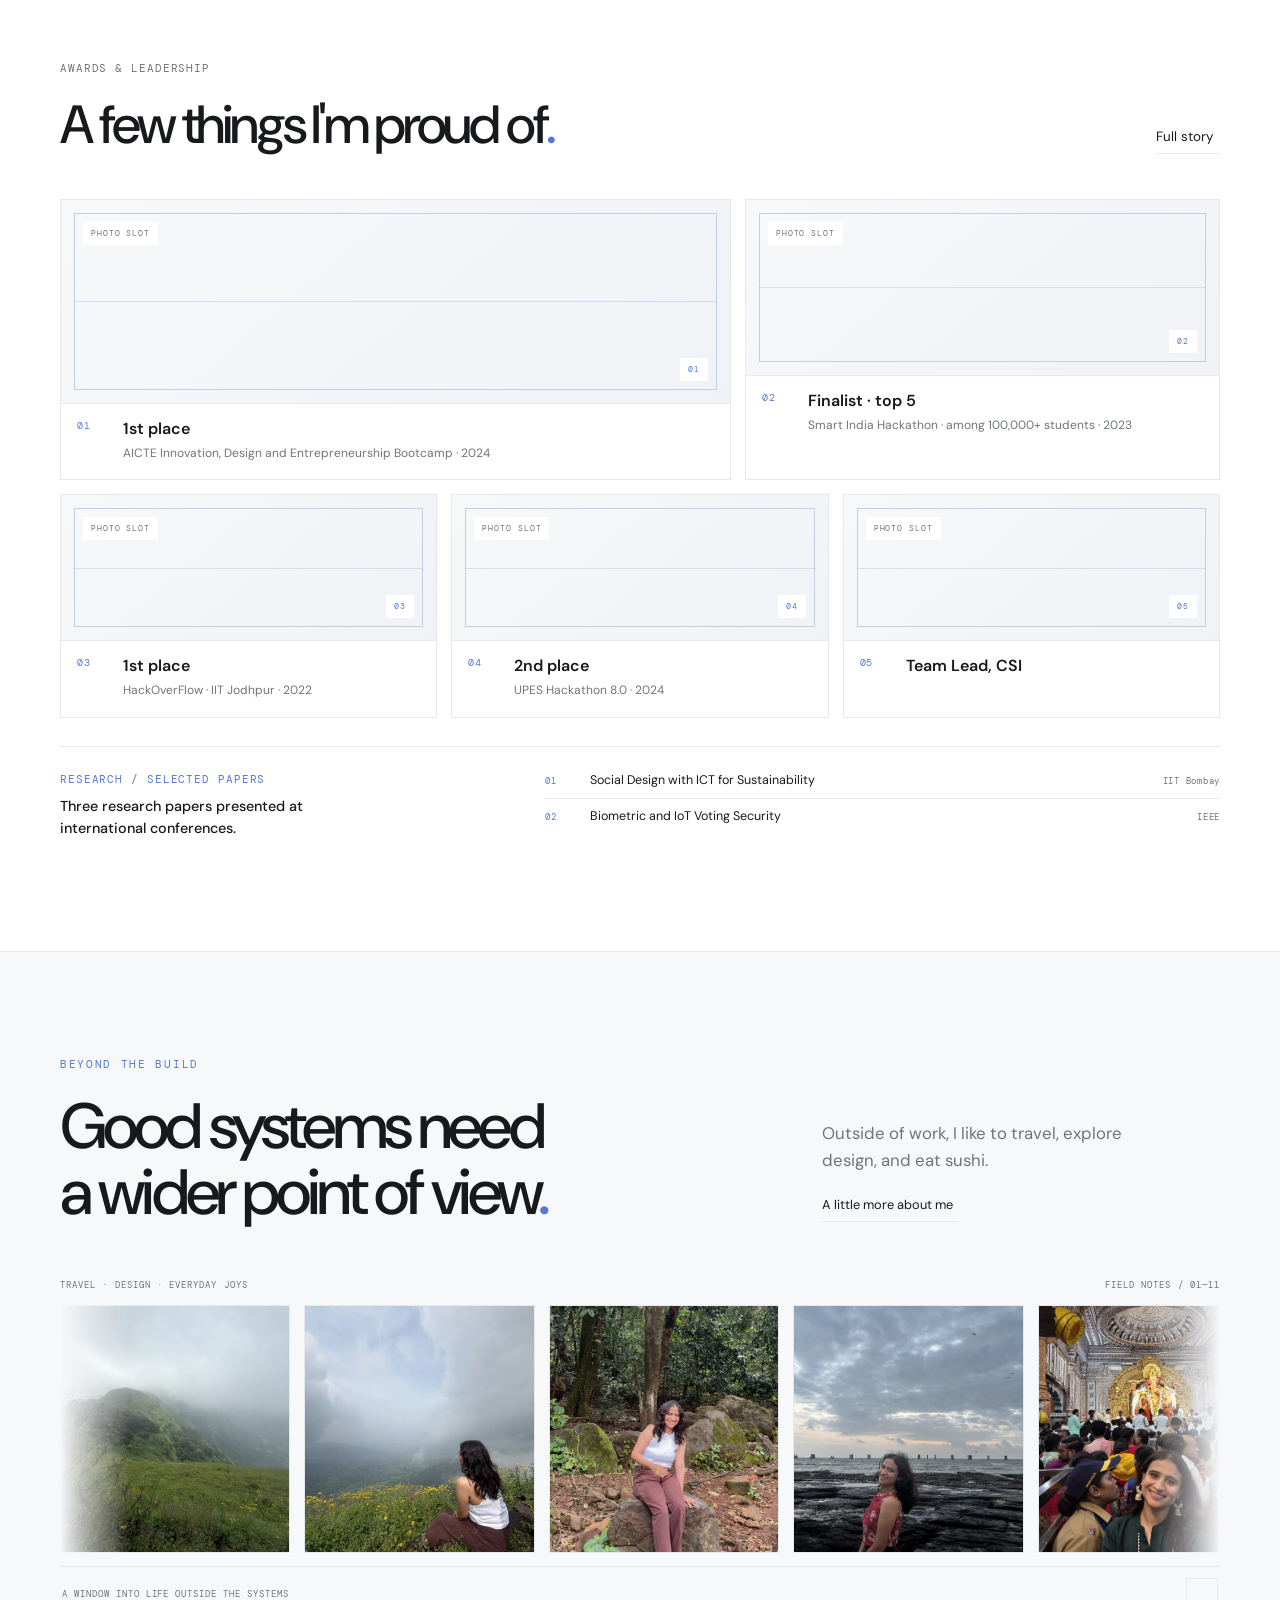
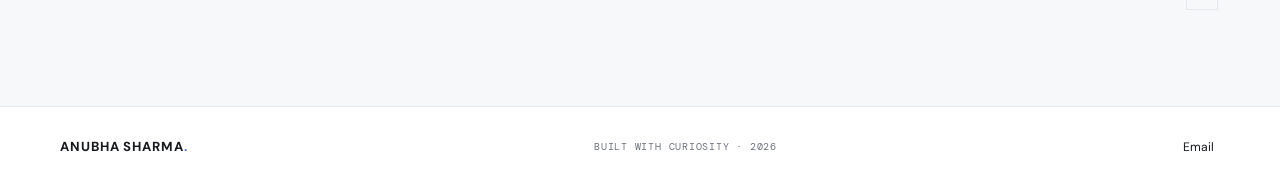
==== commit 73dccc24: "Add learning journal section" ====
--- a/index.html
+++ b/index.html
@@ -10,11 +10,12 @@
 </head>
 <body data-page="home">
   <a class="skip-link" href="#main">Skip to content</a>
-  <header class="site-header"><nav class="nav wrap" aria-label="Main navigation"><a class="wordmark" href="index.html">ANUBHA SHARMA<span class="wordmark-dot">.</span></a><button class="menu-toggle" aria-expanded="false" aria-controls="nav-links" aria-label="Open navigation"><i data-lucide="menu"></i></button><div class="nav-links" id="nav-links"><a href="index.html" aria-current="page">Home</a><a href="projects.html">Projects</a><a href="#experience">Experience</a><a href="about.html">About</a><a href="beyond.html">Beyond work</a><a class="nav-resume" href="assets/resume/Anubha-Sharma-Resume.pdf" download>Resume <i data-lucide="arrow-down-to-line"></i></a><button class="icon-button settings-trigger" aria-label="Accessibility settings" title="Accessibility settings"><i data-lucide="accessibility"></i></button></div></nav></header>
+  <header class="site-header"><nav class="nav wrap" aria-label="Main navigation"><a class="wordmark" href="index.html">ANUBHA SHARMA<span class="wordmark-dot">.</span></a><button class="menu-toggle" aria-expanded="false" aria-controls="nav-links" aria-label="Open navigation"><i data-lucide="menu"></i></button><div class="nav-links" id="nav-links"><a href="index.html" aria-current="page">Home</a><a href="projects.html">Projects</a><a href="#experience">Experience</a><a href="about.html">About</a><a href="beyond.html">Beyond work</a><a href="journal.html">Learning Journal</a><a class="nav-resume" href="assets/resume/Anubha-Sharma-Resume.pdf" download>Resume <i data-lucide="arrow-down-to-line"></i></a><button class="icon-button settings-trigger" aria-label="Accessibility settings" title="Accessibility settings"><i data-lucide="accessibility"></i></button></div></nav></header>
   <main id="main">
     <section class="hero wrap section-pad" id="home"><div class="hero-copy"><p class="eyebrow"><span class="status-dot"></span> COMPUTER SCIENCE · DATA SCIENCE</p><div class="hero-title-row"><h1>Hey, I'm <span class="hero-name">Anubha.<img class="hero-avatar" src="assets/images/anubha-profile.webp" alt="Portrait of Anubha Sharma"></span></h1></div><p class="hero-lede">I build with data, think in systems and design with curiosity.</p><p class="hero-intro">I'm a Computer Science graduate currently working at Tata Consultancy Services. My interests lie in data engineering, analytics, financial technology and building useful digital experiences.<br><br>With experience spanning software development, product analytics and UX design, I enjoy understanding problems from different perspectives.</p><div class="hero-meta"><span class="role-mark"><span class="tcs-mark">TCS</span><span><b>Assistant System Engineer</b><small>Tata Consultancy Services · 2026—now</small></span></span></div><div class="hero-actions"><a class="button button-dark" href="projects.html">Explore my projects <i data-lucide="arrow-up-right"></i></a><a class="button button-light" href="assets/resume/Anubha-Sharma-Resume.pdf" download>Download resume <i data-lucide="file-text"></i></a></div><div class="hero-social-row"><span class="eyebrow">FIND ME AROUND THE WEB</span><div class="social-links" id="social-links"></div></div></div></section>
     <section class="ecosystem section-pad" id="ecosystem"><div class="wrap"><div class="section-heading"><div><p class="eyebrow">A SYSTEMS VIEW</p><h2>My world of data<span class="accent-dot">.</span></h2></div><p class="section-deck">From raw data to structured systems and meaningful insights.</p></div><div class="pipeline-frame"><div class="pipeline-topline"><span class="mono">DATA FLOW / CONCEPTUAL</span><span class="mono"><span class="status-dot"></span> A PRACTICE IN PROGRESS</span></div><div class="pipeline" id="pipeline"></div><div class="pipeline-output"><span class="output-node"></span><span class="mono">INSIGHTS</span><span class="output-line"></span><span class="output-text">Decisions with context.</span></div><div class="pipeline-code mono"><span>source.connect()</span><span>data.transform()</span><span>warehouse.load()</span><span>analytics.execute()</span><span>insights.generate()</span></div></div><div class="legend mono"><span>PROFICIENCY KEY</span><span><i class="legend-dot used"></i> Hands-on / used</span><span><i class="legend-dot practice"></i> Practising</span><span><i class="legend-dot explore"></i> Currently exploring</span></div><div class="toolkit"><span class="eyebrow">ADDITIONAL DEVELOPMENT TOOLKIT</span><div class="toolkit-list" id="toolkit"></div></div></div></section>
-    <section class="projects-preview section-pad" id="projects"><div class="wrap"><div class="section-heading"><div><p class="eyebrow">SELECTED WORK</p><h2>Things I've built<span class="accent-dot">.</span></h2></div><a class="text-link" href="projects.html">All projects <i data-lucide="arrow-up-right"></i></a></div><div class="featured-projects" id="featured-projects"></div></div></section>
+    <section class="learning-highlight section-pad"><div class="wrap learning-highlight-inner"><div><p class="eyebrow">A DAILY PRACTICE</p><h2>Anubha's Learning Journal<span class="accent-dot">.</span></h2><p>One day. One lesson. One step forward.</p></div><a class="button button-dark" href="journal.html">Explore the journal <i data-lucide="arrow-up-right"></i></a></div></section>
+    <section class="projects-preview section-pad" id="projects" hidden><div class="wrap"><div class="section-heading"><div><p class="eyebrow">SELECTED WORK</p><h2>Things I've built<span class="accent-dot">.</span></h2></div><a class="text-link" href="projects.html">All projects <i data-lucide="arrow-up-right"></i></a></div><div class="featured-projects" id="featured-projects"></div></div></section>
     <section class="experience-section section-pad" id="experience"><div class="wrap"><div class="section-heading"><div><p class="eyebrow">THE WORK SO FAR</p><h2>Where I've worked<span class="accent-dot">.</span></h2></div><p class="section-deck">A path through software, product thinking and financial services.</p></div><div class="timeline" id="experience-list"></div></div></section>
     <section class="recognition section-pad"><div class="wrap"><div class="section-heading"><div><p class="eyebrow">AWARDS & LEADERSHIP</p><h2>A few things I'm proud of<span class="accent-dot">.</span></h2></div><a class="text-link" href="about.html#recognition">Full story <i data-lucide="arrow-up-right"></i></a></div><div class="recognition-grid" id="recognition"></div><div class="research-strip" id="research"></div></div></section>
     <section class="closing-band"><div class="wrap closing-layout"><div class="closing-intro"><div class="closing-inner"><p class="eyebrow">BEYOND THE BUILD</p><h2>Good systems need<br>a wider point of view<span class="accent-dot">.</span></h2></div><div class="closing-note"><p>Outside of work, I like to travel, explore design, and eat sushi.</p><a class="text-link" href="about.html">A little more about me <i data-lucide="arrow-up-right"></i></a></div></div><div class="photo-carousel" id="photo-carousel" aria-label="Anubha’s photo journal"><div class="carousel-overline mono"><span>TRAVEL · DESIGN · EVERYDAY JOYS</span><span>FIELD NOTES / 01—11</span></div><div class="carousel-viewport"><div class="carousel-track" id="carousel-track"></div></div><div class="carousel-controls"><span class="carousel-caption mono">A WINDOW INTO LIFE OUTSIDE THE SYSTEMS</span><button class="icon-button carousel-toggle" type="button" aria-label="Pause photo carousel" aria-pressed="false"><i data-lucide="pause"></i></button></div></div></div></section>
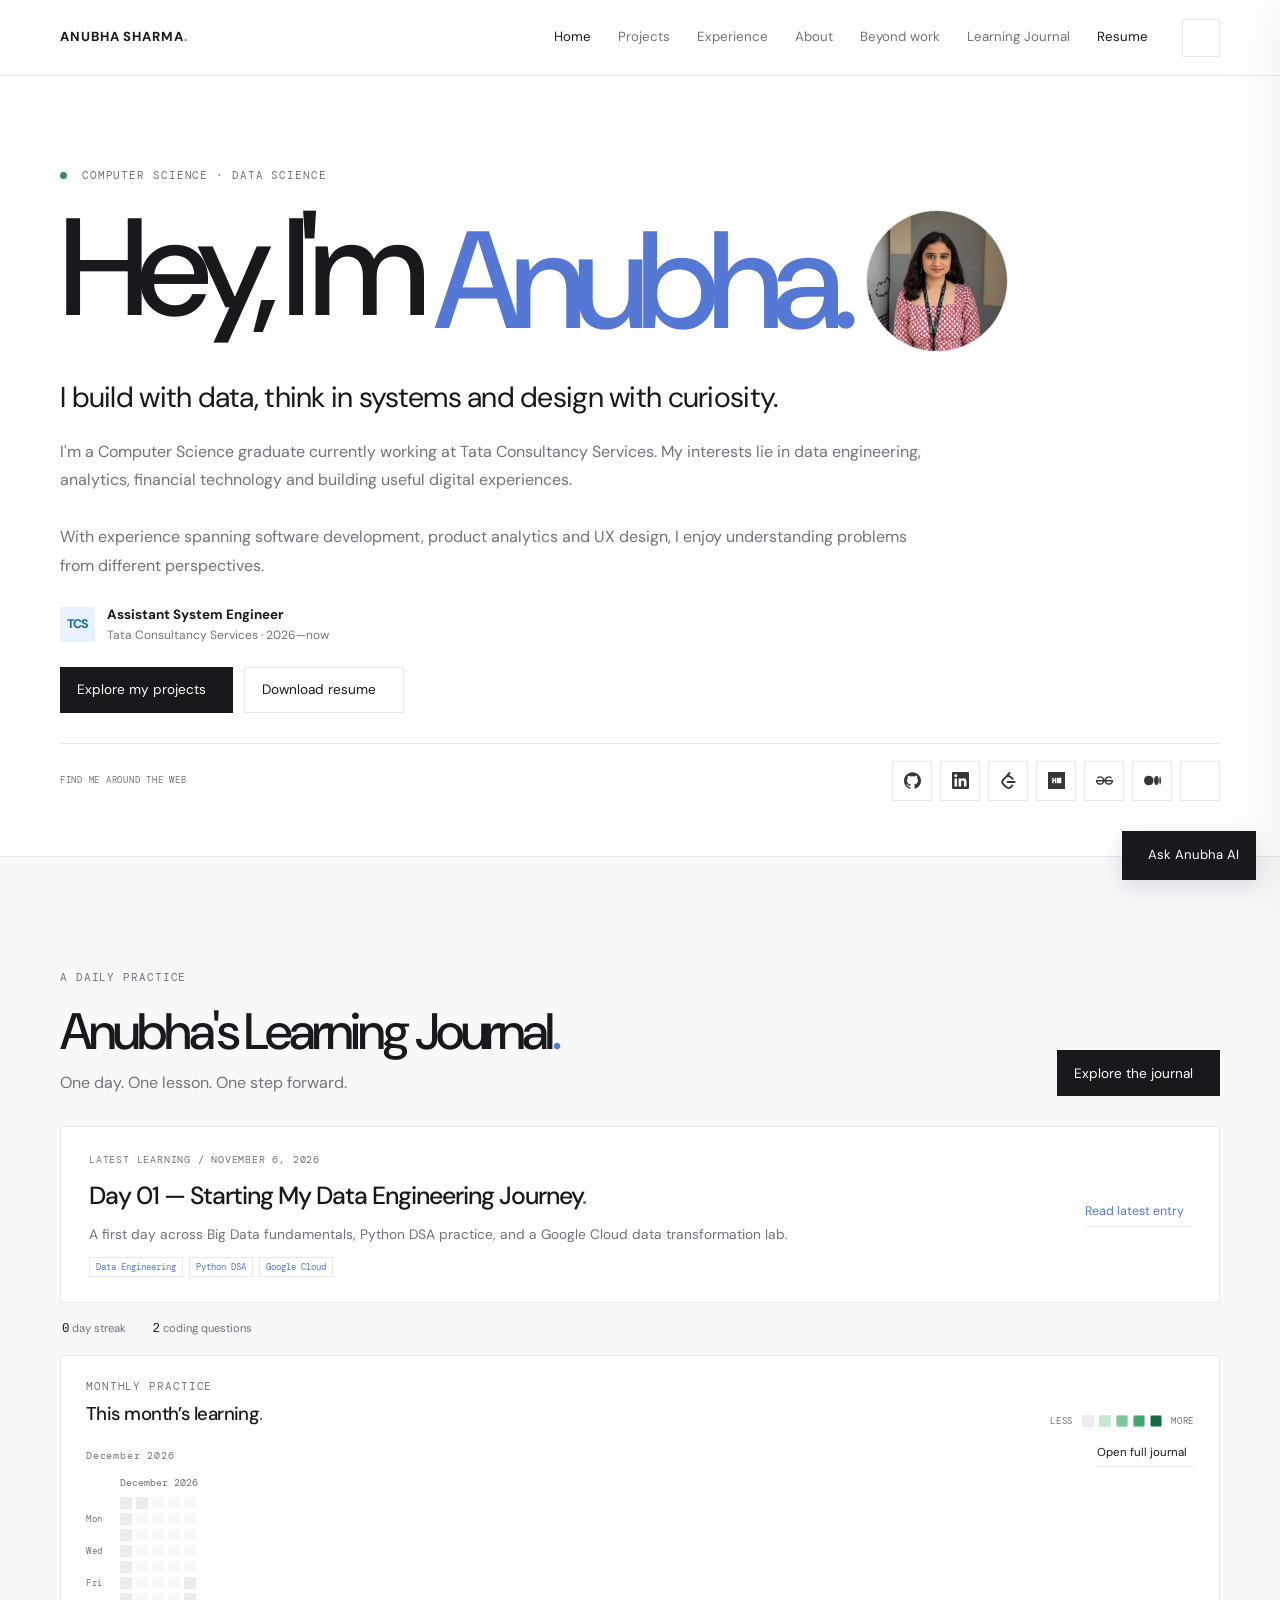
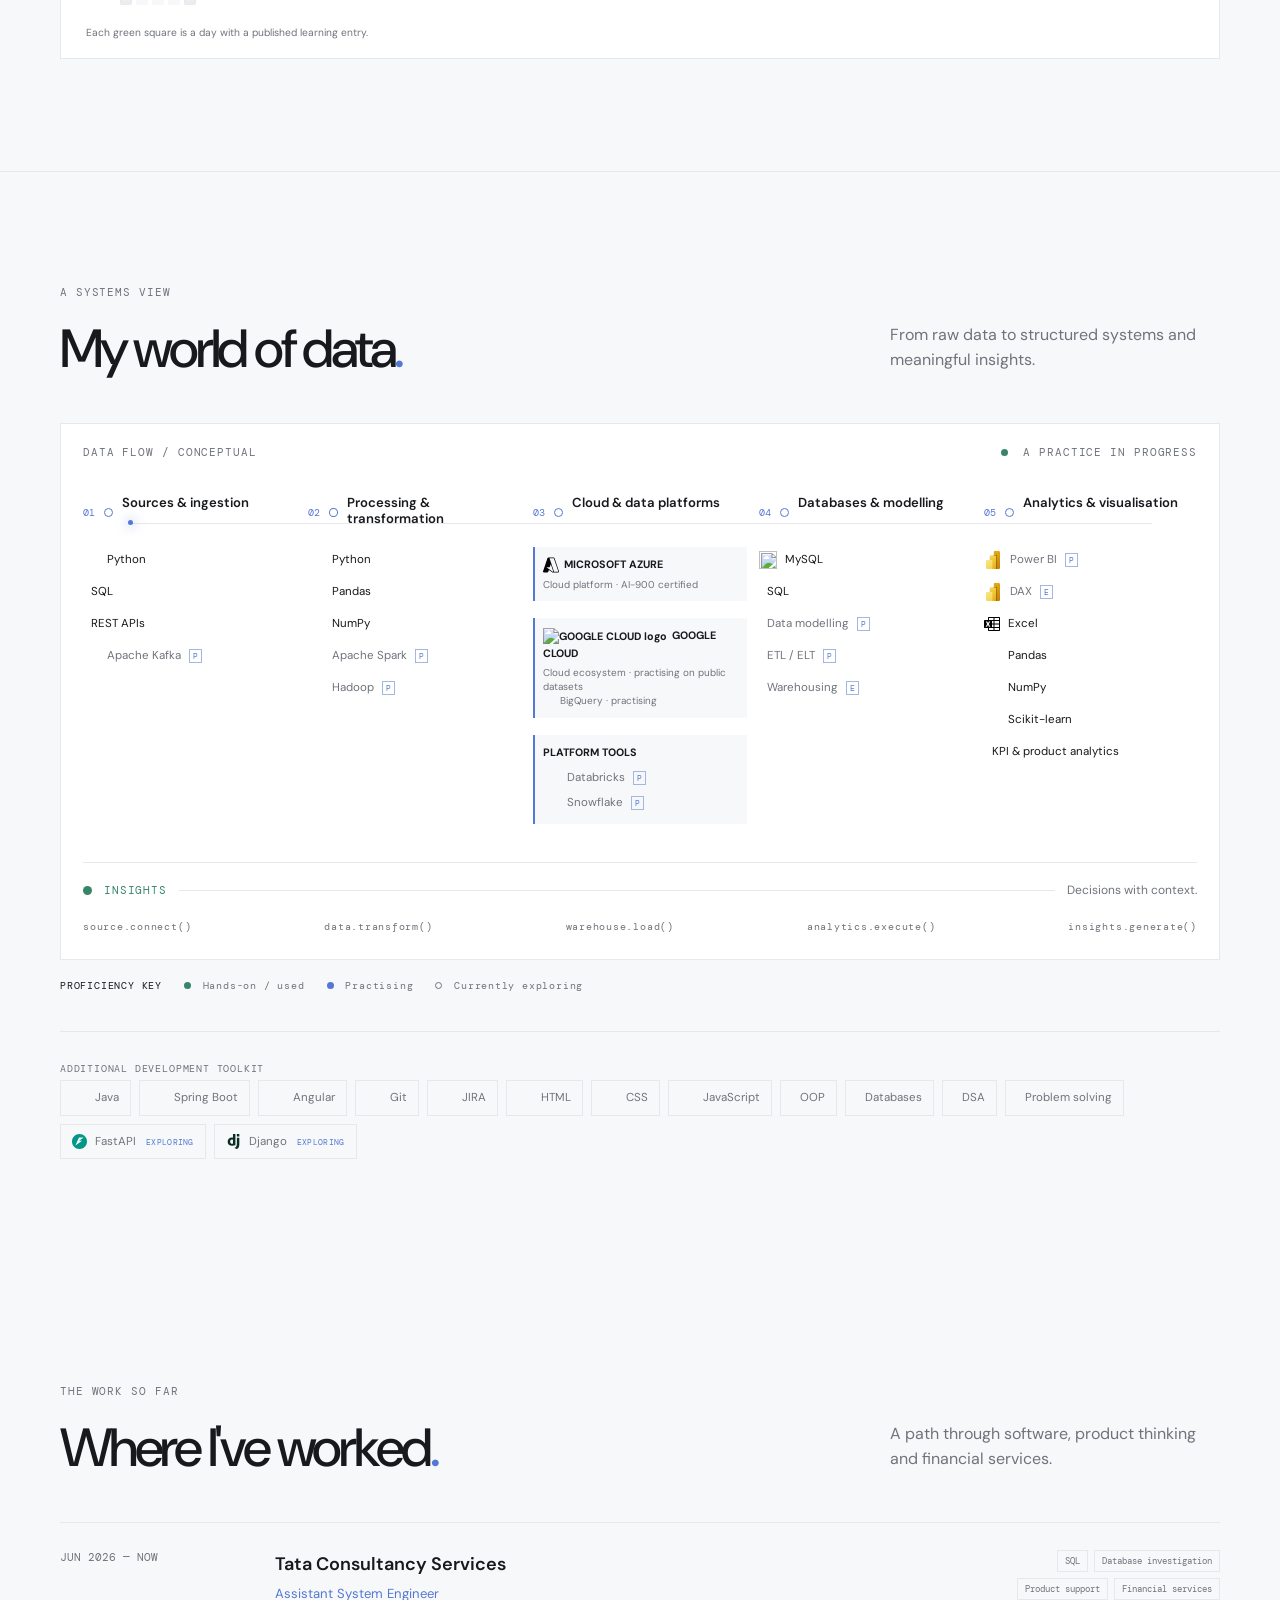
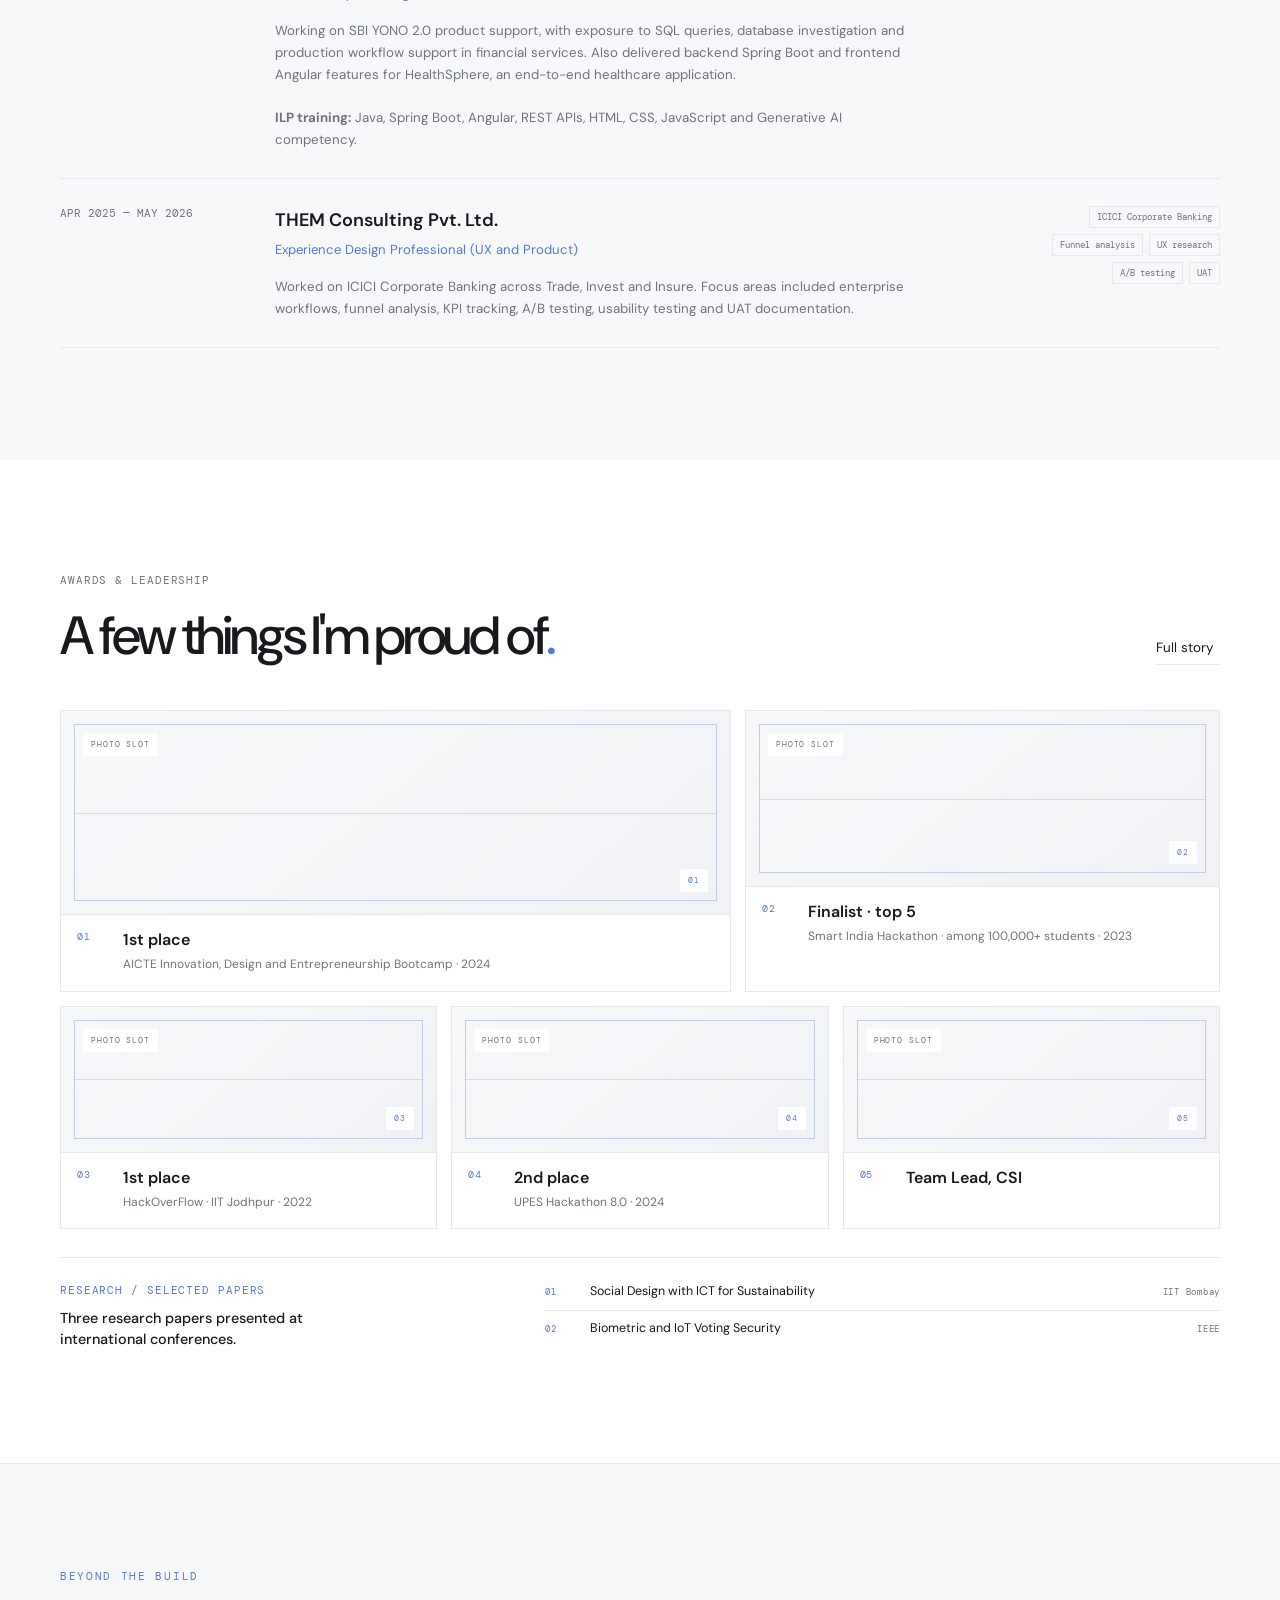
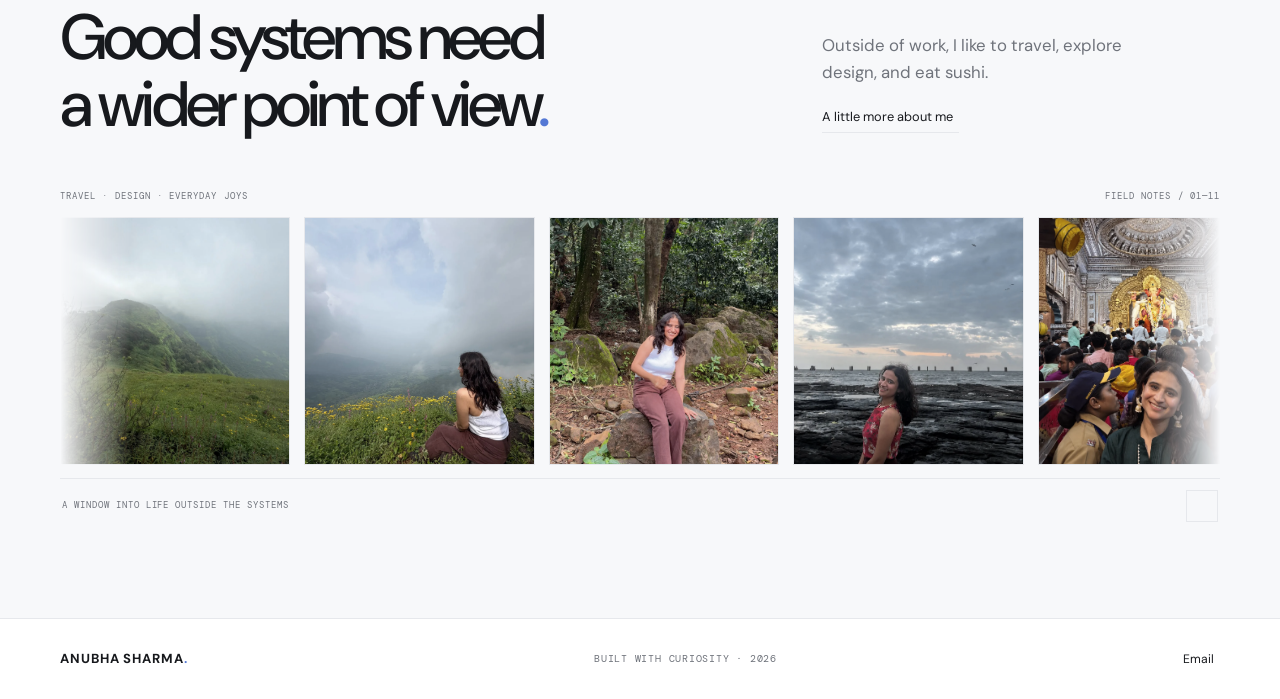
==== commit 667e40bf: "Add Day 01 learning journal entry" ====
--- a/index.html
+++ b/index.html
@@ -6,15 +6,15 @@
   <meta property="og:title" content="Anubha Sharma — Data, systems & product thinking"><meta property="og:description" content="An engineer who understands data, systems, products and design."><meta property="og:type" content="website">
   <meta name="theme-color" content="#ffffff"><title>Anubha Sharma — Data, systems & product thinking</title>
   <link rel="icon" href="assets/icons/favicon.svg" type="image/svg+xml"><link rel="preconnect" href="https://fonts.googleapis.com"><link rel="preconnect" href="https://fonts.gstatic.com" crossorigin>
-  <link href="https://fonts.googleapis.com/css2?family=DM+Mono:wght@400;500&family=DM+Sans:wght@400;500;600;700&display=swap" rel="stylesheet"><link rel="stylesheet" href="css/style.css">
+  <link href="https://fonts.googleapis.com/css2?family=DM+Mono:wght@400;500&family=DM+Sans:wght@400;500;600;700&display=swap" rel="stylesheet"><link rel="stylesheet" href="css/style.css"><link rel="stylesheet" href="css/journal.css">
 </head>
 <body data-page="home">
   <a class="skip-link" href="#main">Skip to content</a>
   <header class="site-header"><nav class="nav wrap" aria-label="Main navigation"><a class="wordmark" href="index.html">ANUBHA SHARMA<span class="wordmark-dot">.</span></a><button class="menu-toggle" aria-expanded="false" aria-controls="nav-links" aria-label="Open navigation"><i data-lucide="menu"></i></button><div class="nav-links" id="nav-links"><a href="index.html" aria-current="page">Home</a><a href="projects.html">Projects</a><a href="#experience">Experience</a><a href="about.html">About</a><a href="beyond.html">Beyond work</a><a href="journal.html">Learning Journal</a><a class="nav-resume" href="assets/resume/Anubha-Sharma-Resume.pdf" download>Resume <i data-lucide="arrow-down-to-line"></i></a><button class="icon-button settings-trigger" aria-label="Accessibility settings" title="Accessibility settings"><i data-lucide="accessibility"></i></button></div></nav></header>
   <main id="main">
     <section class="hero wrap section-pad" id="home"><div class="hero-copy"><p class="eyebrow"><span class="status-dot"></span> COMPUTER SCIENCE · DATA SCIENCE</p><div class="hero-title-row"><h1>Hey, I'm <span class="hero-name">Anubha.<img class="hero-avatar" src="assets/images/anubha-profile.webp" alt="Portrait of Anubha Sharma"></span></h1></div><p class="hero-lede">I build with data, think in systems and design with curiosity.</p><p class="hero-intro">I'm a Computer Science graduate currently working at Tata Consultancy Services. My interests lie in data engineering, analytics, financial technology and building useful digital experiences.<br><br>With experience spanning software development, product analytics and UX design, I enjoy understanding problems from different perspectives.</p><div class="hero-meta"><span class="role-mark"><span class="tcs-mark">TCS</span><span><b>Assistant System Engineer</b><small>Tata Consultancy Services · 2026—now</small></span></span></div><div class="hero-actions"><a class="button button-dark" href="projects.html">Explore my projects <i data-lucide="arrow-up-right"></i></a><a class="button button-light" href="assets/resume/Anubha-Sharma-Resume.pdf" download>Download resume <i data-lucide="file-text"></i></a></div><div class="hero-social-row"><span class="eyebrow">FIND ME AROUND THE WEB</span><div class="social-links" id="social-links"></div></div></div></section>
+    <section class="learning-highlight section-pad"><div class="wrap"><div class="learning-highlight-head"><div><p class="eyebrow">A DAILY PRACTICE</p><h2>Anubha's Learning Journal<span class="accent-dot">.</span></h2><p>One day. One lesson. One step forward.</p></div><a class="button button-dark" href="journal.html">Explore the journal <i data-lucide="arrow-up-right"></i></a></div><div id="home-latest-entry" class="home-latest-entry" aria-live="polite"></div><div class="home-journal-stats"><span><b id="home-streak">0</b> day streak</span><span><b id="home-question-count">0</b> coding questions</span></div><div class="home-heatmap-panel"><div class="home-heatmap-heading"><div><p class="eyebrow">MONTHLY PRACTICE</p><h3>This month’s learning<span class="accent-dot">.</span></h3></div><div class="heatmap-key mono"><span>LESS</span><i class="heat-level-0"></i><i class="heat-level-1"></i><i class="heat-level-2"></i><i class="heat-level-3"></i><i class="heat-level-4"></i><span>MORE</span></div></div><div class="home-year-controls"><span class="mono" id="home-year-label"></span><a class="text-link" href="journal.html">Open full journal <i data-lucide="arrow-up-right"></i></a></div><div class="heatmap-scroll"><div class="heatmap-months" id="home-heatmap-months" aria-hidden="true"></div><div class="heatmap-layout"><div class="weekday-labels mono" aria-hidden="true"><span></span><span>Mon</span><span></span><span>Wed</span><span></span><span>Fri</span><span></span></div><div class="heatmap-grid" id="home-heatmap-grid" role="group" aria-label="Daily learning activity for the selected year"></div></div></div><p class="home-heatmap-note">Each green square is a day with a published learning entry.</p></div></div></section>
     <section class="ecosystem section-pad" id="ecosystem"><div class="wrap"><div class="section-heading"><div><p class="eyebrow">A SYSTEMS VIEW</p><h2>My world of data<span class="accent-dot">.</span></h2></div><p class="section-deck">From raw data to structured systems and meaningful insights.</p></div><div class="pipeline-frame"><div class="pipeline-topline"><span class="mono">DATA FLOW / CONCEPTUAL</span><span class="mono"><span class="status-dot"></span> A PRACTICE IN PROGRESS</span></div><div class="pipeline" id="pipeline"></div><div class="pipeline-output"><span class="output-node"></span><span class="mono">INSIGHTS</span><span class="output-line"></span><span class="output-text">Decisions with context.</span></div><div class="pipeline-code mono"><span>source.connect()</span><span>data.transform()</span><span>warehouse.load()</span><span>analytics.execute()</span><span>insights.generate()</span></div></div><div class="legend mono"><span>PROFICIENCY KEY</span><span><i class="legend-dot used"></i> Hands-on / used</span><span><i class="legend-dot practice"></i> Practising</span><span><i class="legend-dot explore"></i> Currently exploring</span></div><div class="toolkit"><span class="eyebrow">ADDITIONAL DEVELOPMENT TOOLKIT</span><div class="toolkit-list" id="toolkit"></div></div></div></section>
-    <section class="learning-highlight section-pad"><div class="wrap learning-highlight-inner"><div><p class="eyebrow">A DAILY PRACTICE</p><h2>Anubha's Learning Journal<span class="accent-dot">.</span></h2><p>One day. One lesson. One step forward.</p></div><a class="button button-dark" href="journal.html">Explore the journal <i data-lucide="arrow-up-right"></i></a></div></section>
     <section class="projects-preview section-pad" id="projects" hidden><div class="wrap"><div class="section-heading"><div><p class="eyebrow">SELECTED WORK</p><h2>Things I've built<span class="accent-dot">.</span></h2></div><a class="text-link" href="projects.html">All projects <i data-lucide="arrow-up-right"></i></a></div><div class="featured-projects" id="featured-projects"></div></div></section>
     <section class="experience-section section-pad" id="experience"><div class="wrap"><div class="section-heading"><div><p class="eyebrow">THE WORK SO FAR</p><h2>Where I've worked<span class="accent-dot">.</span></h2></div><p class="section-deck">A path through software, product thinking and financial services.</p></div><div class="timeline" id="experience-list"></div></div></section>
     <section class="recognition section-pad"><div class="wrap"><div class="section-heading"><div><p class="eyebrow">AWARDS & LEADERSHIP</p><h2>A few things I'm proud of<span class="accent-dot">.</span></h2></div><a class="text-link" href="about.html#recognition">Full story <i data-lucide="arrow-up-right"></i></a></div><div class="recognition-grid" id="recognition"></div><div class="research-strip" id="research"></div></div></section>
@@ -22,7 +22,7 @@
   </main>
   <footer class="site-footer"><div class="wrap footer-inner"><a class="wordmark" href="index.html">ANUBHA SHARMA<span class="wordmark-dot">.</span></a><span class="mono">BUILT WITH CURIOSITY · <span id="year"></span></span><a href="mailto:" data-email-link>Email <i data-lucide="arrow-up-right"></i></a></div></footer>
   <div class="settings-backdrop" hidden></div><aside class="settings-panel" role="dialog" aria-modal="true" aria-label="Accessibility settings" aria-hidden="true"><div class="settings-head"><div><p class="eyebrow">PREFERENCES</p><h2>Make it yours.</h2></div><button class="icon-button settings-close" aria-label="Close accessibility settings"><i data-lucide="x"></i></button></div><label class="field-label" for="theme-select">Colour theme</label><select id="theme-select"><option value="system">System</option><option value="light">Light</option><option value="dark">Dark</option></select><label class="field-label" for="font-size">Text size <span id="font-value">100%</span></label><input id="font-size" type="range" min="90" max="120" value="100" step="5"><label class="toggle-row">High contrast <input type="checkbox" id="contrast-toggle"><span></span></label><label class="toggle-row">Reduce motion <input type="checkbox" id="motion-toggle"><span></span></label><button class="text-link reset-settings" type="button">Reset preferences <i data-lucide="rotate-ccw"></i></button><p class="settings-note">Your choices are saved on this device.</p></aside>
-  <script src="https://unpkg.com/lucide@latest"></script><script src="js/data.js"></script><script src="js/chatbot.js"></script><script src="js/main.js"></script><script src="js/animations.js"></script>
+  <script src="https://unpkg.com/lucide@latest"></script><script src="js/data.js"></script><script src="js/chatbot.js"></script><script src="js/main.js"></script><script src="js/animations.js"></script><script src="js/journal-data.js"></script><script src="js/journal.js"></script>
 </body></html>
 
 
--- a/css/journal.css
+++ b/css/journal.css
@@ -0,0 +1,13 @@
+.learning-highlight{background:var(--surface);border-block:1px solid var(--line)}.learning-highlight-inner{display:flex;align-items:center;justify-content:space-between;gap:30px}.learning-highlight h2{font-size:clamp(2rem,4vw,3.5rem);font-weight:500;line-height:1.08;letter-spacing:-.06em;margin:0}.learning-highlight p:not(.eyebrow){color:var(--muted);margin:12px 0 0}.journal-hero{padding:100px 0 42px}.journal-hero h1{font-size:clamp(3.2rem,8vw,6.9rem);line-height:.98;letter-spacing:-.075em;font-weight:500;margin:0}.journal-hero-bottom{display:flex;align-items:end;justify-content:space-between;gap:30px;margin-top:36px}.journal-hero-bottom>p{font-size:1.12rem;color:var(--muted);margin:0}.journal-hero-bottom>p span{font: .72rem var(--mono);letter-spacing:.04em;color:var(--blue)}.journal-year-select{display:flex;align-items:center;gap:8px}.journal-year-select label{color:var(--muted);margin-right:4px}.journal-year-select select{border:0;border-bottom:1px solid var(--line);padding:6px 22px 6px 8px;background:var(--bg);color:var(--ink);font:500 1rem var(--mono);cursor:pointer}.year-arrow{border:1px solid var(--line);background:transparent;width:34px;height:34px;display:grid;place-items:center;cursor:pointer}.year-arrow svg{width:16px}.journal-overview{padding-bottom:88px}.journal-stats{display:grid;grid-template-columns:repeat(4,1fr);border-block:1px solid var(--line);margin-bottom:26px}.journal-stats article{padding:22px 20px;display:flex;flex-direction:column;gap:6px;border-right:1px solid var(--line)}.journal-stats article:first-child{padding-left:0}.journal-stats article:last-child{border:0}.stat-number{font-size:2.3rem;line-height:1;letter-spacing:-.06em;font-weight:500}.stat-label{color:var(--muted);font-size:.75rem;display:flex;align-items:center;gap:6px}.stat-label svg{width:14px;height:14px;color:var(--green)}.heatmap-panel{padding:27px 28px 20px;border:1px solid var(--line);background:var(--bg)}.heatmap-heading{display:flex;align-items:end;justify-content:space-between;gap:20px;margin-bottom:22px}.heatmap-heading .eyebrow{margin-bottom:8px}.heatmap-heading h2{font-size:1.55rem;font-weight:500;letter-spacing:-.04em;margin:0}.heatmap-key{display:flex;align-items:center;gap:5px;color:var(--muted);font-size:.58rem}.heatmap-key span:first-child{margin-right:4px}.heatmap-key span:last-child{margin-left:4px}.heatmap-key i,.heatmap-day{width:12px;height:12px;border-radius:2px;border:1px solid color-mix(in srgb,var(--line) 55%,transparent)}.heatmap-scroll{overflow-x:auto;padding:2px 0 8px}.heatmap-months{height:21px;margin-left:34px;position:relative;min-width:720px}.heatmap-month{position:absolute;top:0;color:var(--muted);font: .6rem var(--mono)}.heatmap-layout{display:flex;gap:8px;min-width:720px}.weekday-labels{display:grid;grid-template-rows:repeat(7,12px);gap:4px;width:26px;flex:none;color:var(--muted);font-size:.54rem;line-height:12px}.heatmap-grid{display:grid;grid-auto-flow:column;grid-template-rows:repeat(7,12px);grid-auto-columns:12px;gap:4px;position:relative}.heatmap-day{display:block;padding:0;background:#ebedf0;cursor:pointer;position:relative}.heatmap-day:hover{outline:1px solid var(--muted);outline-offset:1px}.heatmap-day:focus-visible{outline:2px solid var(--blue);outline-offset:2px}.heat-level-0,.heatmap-day[data-level="0"]{background:#ebedf0}.heat-level-1,.heatmap-day[data-level="1"]{background:#c6e8d2}.heat-level-2,.heatmap-day[data-level="2"]{background:#7bc99b}.heat-level-3,.heatmap-day[data-level="3"]{background:#40a96b}.heat-level-4,.heatmap-day[data-level="4"]{background:#176b42}[data-theme="dark"] .heat-level-0,[data-theme="dark"] .heatmap-day[data-level="0"]{background:#282d33}[data-theme="dark"] .heat-level-1,[data-theme="dark"] .heatmap-day[data-level="1"]{background:#244d37}[data-theme="dark"] .heat-level-2,[data-theme="dark"] .heatmap-day[data-level="2"]{background:#287044}[data-theme="dark"] .heat-level-3,[data-theme="dark"] .heatmap-day[data-level="3"]{background:#36965b}[data-theme="dark"] .heat-level-4,[data-theme="dark"] .heatmap-day[data-level="4"]{background:#5bc77e}.heatmap-day.is-future{opacity:.35;cursor:default}.heatmap-footer{display:flex;align-items:center;justify-content:space-between;gap:20px;margin-top:19px;padding-top:15px;border-top:1px solid var(--line)}.streak-details{display:flex;gap:22px;color:var(--muted);font-size:.72rem}.streak-details b{color:var(--ink);font:500 .78rem var(--mono)}.heatmap-hint{margin:0;color:var(--muted);font-size:.67rem}.journal-entries-section{background:var(--surface);padding:88px 0}.entry-count{color:var(--muted);font-size:.64rem}.journal-entry-list{border-top:1px solid var(--line)}.journal-entry-card{display:grid;grid-template-columns:150px 1fr auto;gap:30px;align-items:center;padding:24px 0;border-bottom:1px solid var(--line)}.journal-entry-date{font:.68rem var(--mono);color:var(--muted)}.journal-entry-card h3{margin:0 0 5px;font-size:1.16rem;font-weight:500}.journal-entry-card p{margin:0;color:var(--muted);font-size:.81rem}.journal-tags{display:flex;flex-wrap:wrap;gap:6px;margin-top:10px}.journal-tag{font:.55rem var(--mono);color:var(--blue);border:1px solid var(--line);padding:3px 6px}.journal-entry-card>a:last-child{display:grid;place-items:center;border:1px solid var(--line);width:36px;height:36px}.journal-entry-card>a:last-child svg{width:16px}.journal-empty{border:1px dashed var(--line);padding:40px;text-align:center;color:var(--muted)}.journal-empty strong{display:block;color:var(--ink);font-size:1rem;font-weight:500;margin-bottom:6px}.journal-article-page{padding:64px 0 110px}.journal-article{max-width:850px}.journal-back{display:inline-flex;gap:8px;align-items:center;color:var(--muted);font-size:.62rem;margin-bottom:48px}.journal-back svg{width:15px}.article-header{padding-bottom:32px;border-bottom:1px solid var(--line)}.article-date{font:.68rem var(--mono);color:var(--muted)}.article-header h1{font-size:clamp(2.6rem,6vw,4.6rem);line-height:1.02;letter-spacing:-.065em;font-weight:500;margin:15px 0 18px}.article-tags{display:flex;gap:7px;flex-wrap:wrap}.article-section{padding:34px 0;border-bottom:1px solid var(--line)}.article-section h2{font-size:1.55rem;letter-spacing:-.04em;font-weight:500;margin:0 0 18px}.article-section h3{font-size:1.08rem;margin:24px 0 10px}.article-section p,.article-section li{max-width:720px;color:var(--muted);font-size:.94rem;line-height:1.8}.article-section ul,.article-section ol{padding-left:22px}.article-callout{border-left:2px solid var(--blue);padding:12px 18px;background:var(--surface)}.code-frame{margin:18px 0;border:1px solid var(--line);background:#f6f8fa;overflow:auto}.code-frame pre{margin:0;padding:20px;font: .8rem/1.7 var(--mono)}.code-frame code{font-family:var(--mono)}.code-explanation{font-size:.8rem}.problem-card{border:1px solid var(--line);padding:18px;margin:18px 0}.problem-card h3{margin:0 0 4px}.problem-meta{font:.6rem var(--mono);color:var(--blue)}.problem-card details{margin-top:12px;border-top:1px solid var(--line);padding-top:10px}.problem-card summary{font-size:.8rem;cursor:pointer}.problem-card details p{font-size:.82rem;margin:8px 0}.interview-list details{padding:13px 0;border-bottom:1px solid var(--line)}.interview-list summary{cursor:pointer;font-weight:500;font-size:.88rem}.interview-list details p{margin:8px 0 0 18px;font-size:.84rem}.article-not-found{text-align:center;padding:50px 20px;border:1px dashed var(--line);color:var(--muted)}.article-not-found h1{color:var(--ink)}
+@media(max-width:700px){.learning-highlight-inner{align-items:flex-start;flex-direction:column}.journal-hero{padding:66px 0 30px}.journal-hero h1{font-size:clamp(2.9rem,12vw,5rem)}.journal-hero-bottom{align-items:flex-start;flex-direction:column;margin-top:24px}.journal-stats{grid-template-columns:repeat(2,1fr)}.journal-stats article{padding:16px!important;border-bottom:1px solid var(--line)}.journal-stats article:nth-child(2){border-right:0}.journal-stats article:nth-child(n+3){border-bottom:0}.stat-number{font-size:1.9rem}.heatmap-panel{padding:20px 15px}.heatmap-heading{align-items:flex-start;flex-direction:column}.heatmap-footer{align-items:flex-start;flex-direction:column}.journal-overview{padding-bottom:60px}.journal-entries-section{padding:60px 0}.journal-entry-card{grid-template-columns:1fr auto;gap:6px 12px}.journal-entry-date{grid-column:1/-1}.journal-entry-card>div{grid-column:1}.journal-entry-card>a:last-child{grid-column:2;grid-row:2}.journal-article-page{padding:40px 0 70px}.journal-back{margin-bottom:34px}}
+@media(prefers-reduced-motion:reduce){.journal-page *{scroll-behavior:auto!important;transition:none!important}}
+.learning-highlight{background:var(--surface);border-block:1px solid var(--line)}.learning-highlight-head{display:flex;align-items:end;justify-content:space-between;gap:30px;margin-bottom:30px}.learning-highlight-head h2{font-size:clamp(2rem,4vw,3.5rem);font-weight:500;line-height:1.08;letter-spacing:-.06em;margin:0}.learning-highlight-head p:not(.eyebrow){color:var(--muted);margin:12px 0 0}.latest-learning-card{display:flex;align-items:center;justify-content:space-between;gap:30px;padding:25px 28px;border:1px solid var(--line);background:var(--bg)}.latest-learning-card .eyebrow{font-size:.62rem;margin-bottom:10px}.latest-learning-card h3{font-size:1.55rem;font-weight:500;letter-spacing:-.04em;margin:0 0 8px}.latest-learning-card p:not(.eyebrow){max-width:760px;color:var(--muted);margin:0;font-size:.86rem}.latest-learning-card .journal-tags{margin-top:12px}.latest-learning-card.is-empty{min-height:112px}.latest-read-link{display:inline-flex;align-items:center;gap:7px;white-space:nowrap;font-size:.78rem;color:var(--blue);border-bottom:1px solid var(--line);padding:0 0 5px}.latest-read-link svg{width:15px;height:15px}.home-journal-stats{display:flex;flex-wrap:wrap;gap:26px;padding:17px 2px;color:var(--muted);font-size:.7rem}.home-journal-stats b{font:500 .78rem var(--mono);color:var(--ink)}.home-heatmap-panel{padding:22px 25px 17px;border:1px solid var(--line);background:var(--bg)}.home-heatmap-heading{display:flex;align-items:end;justify-content:space-between;gap:20px}.home-heatmap-heading .eyebrow{margin-bottom:5px}.home-heatmap-heading h3{font-size:1.16rem;font-weight:500;letter-spacing:-.03em;margin:0}.home-year-controls{display:flex;align-items:center;gap:9px;margin:15px 0 7px}.home-year-controls .mono{font-size:.65rem;color:var(--muted);min-width:38px;text-align:center}.home-year-controls .text-link{margin-left:auto;font-size:.72rem}.home-heatmap-panel .heatmap-months{margin-left:34px}.home-heatmap-note{font-size:.64rem;color:var(--muted);margin:10px 0 0}
+@media(max-width:700px){.learning-highlight-head{align-items:flex-start;flex-direction:column;gap:18px}.latest-learning-card{align-items:flex-start;flex-direction:column;padding:20px}.home-heatmap-panel{padding:18px 14px}.home-heatmap-heading{align-items:flex-start;flex-direction:column}.home-journal-stats{gap:12px 18px}.home-year-controls{flex-wrap:wrap}}
+
+.markdown-entry>h2{font-size:1.55rem;letter-spacing:-.04em;font-weight:500;margin:38px 0 16px}.markdown-entry>h3{font-size:1.16rem;font-weight:500;margin:28px 0 12px}.markdown-entry>h4{font-size:1rem;font-weight:600;margin:22px 0 10px}.markdown-entry p{margin:0 0 17px}.markdown-entry hr{border:0;border-top:1px solid var(--line);margin:34px 0}.markdown-entry strong{color:var(--ink);font-weight:600}.markdown-entry code:not(pre code){font:.83em var(--mono);color:var(--blue);background:var(--surface);padding:2px 4px}.markdown-entry .markdown-table-wrap{overflow-x:auto;margin:18px 0 26px;border:1px solid var(--line)}.markdown-entry .markdown-table{width:100%;border-collapse:collapse;min-width:480px;font-size:.82rem}.markdown-entry .markdown-table th,.markdown-entry .markdown-table td{text-align:left;vertical-align:top;padding:11px 13px;border-bottom:1px solid var(--line)}.markdown-entry .markdown-table th{background:var(--surface);font-weight:600;color:var(--ink)}.markdown-entry .markdown-table tr:last-child td{border-bottom:0}.markdown-entry .code-frame{border-radius:2px}.markdown-entry .code-frame pre{max-width:100%;overflow-x:auto}
+
+.journal-filter-tools{display:flex;align-items:center;justify-content:space-between;gap:18px;margin:0 0 14px}.journal-search{display:flex;align-items:center;gap:9px;width:min(100%,330px);height:40px;padding:0 12px;border:1px solid var(--line);background:var(--bg);color:var(--muted)}.journal-search svg{width:15px;height:15px;flex:none}.journal-search input{width:100%;border:0;outline:0;background:transparent;color:var(--ink);font:400 .75rem var(--sans)}.journal-search input::placeholder{color:var(--muted)}.journal-filter-list{display:flex;flex-wrap:wrap;gap:7px}.journal-filter{border:1px solid var(--line);padding:8px 11px;background:transparent;color:var(--muted);font:.59rem var(--mono);cursor:pointer;transition:color .2s,border-color .2s,background .2s}.journal-filter:hover,.journal-filter.is-active{color:var(--blue);border-color:var(--blue)}.journal-filter.is-active{background:color-mix(in srgb,var(--blue) 8%,var(--bg))}.journal-filter:focus-visible,.journal-search:focus-within{outline:2px solid var(--blue);outline-offset:2px}.journal-filter-status{min-height:1.2em;margin:0 0 12px;color:var(--muted);font:.62rem var(--mono)}.visually-hidden{position:absolute!important;width:1px;height:1px;padding:0;margin:-1px;overflow:hidden;clip:rect(0,0,0,0);white-space:nowrap;border:0}@media(max-width:700px){.journal-filter-tools{align-items:stretch;flex-direction:column}.journal-search{width:100%;box-sizing:border-box}.journal-filter-list{gap:6px}.journal-filter{padding:7px 9px}}
+
+.entry-topic-filters{display:flex;align-items:center;flex-wrap:wrap;gap:8px;padding:18px 0;border-bottom:1px solid var(--line)}.entry-focus-label{font:.58rem var(--mono);letter-spacing:.08em;color:var(--muted);margin-right:7px}.journal-filter{border:1px solid var(--line);background:transparent;color:var(--muted);font:.64rem var(--mono);padding:8px 11px;cursor:pointer;transition:color .2s,border-color .2s,background .2s}.journal-filter:hover,.journal-filter:focus-visible{border-color:var(--blue);color:var(--ink)}.journal-filter.is-active{background:var(--ink);border-color:var(--ink);color:var(--bg)}.journal-topic-section{padding:1px 0 20px}.journal-topic-section[hidden]{display:none}.journal-topic-section>h2{scroll-margin-top:100px}@media(max-width:700px){.entry-topic-filters{gap:6px}.entry-focus-label{flex-basis:100%;margin-bottom:4px}}
+.journal-stats{grid-template-columns:repeat(2,minmax(0,1fr))}.journal-stats article:nth-child(2){border-right:0}.heatmap-months.is-month-view{min-width:0}.heatmap-layout:has(.heatmap-grid.is-month-view){min-width:max-content}.heatmap-grid.is-month-view{grid-auto-columns:12px}.home-heatmap-panel .heatmap-months.is-month-view{min-width:0}.home-heatmap-panel .heatmap-layout:has(.heatmap-grid.is-month-view){min-width:max-content}@media(max-width:700px){.journal-stats{grid-template-columns:repeat(2,minmax(0,1fr))}}
+.heatmap-scroll:has(.heatmap-grid.is-month-view){overflow-x:hidden}.heatmap-layout.is-month-view{min-width:0;width:max-content}.heatmap-grid.is-month-view{min-width:0;grid-auto-flow:column}.heatmap-months.is-month-view{min-width:0}.home-heatmap-panel .heatmap-scroll:has(.heatmap-grid.is-month-view){overflow-x:hidden}.home-heatmap-panel .heatmap-layout.is-month-view{min-width:0;width:max-content}
